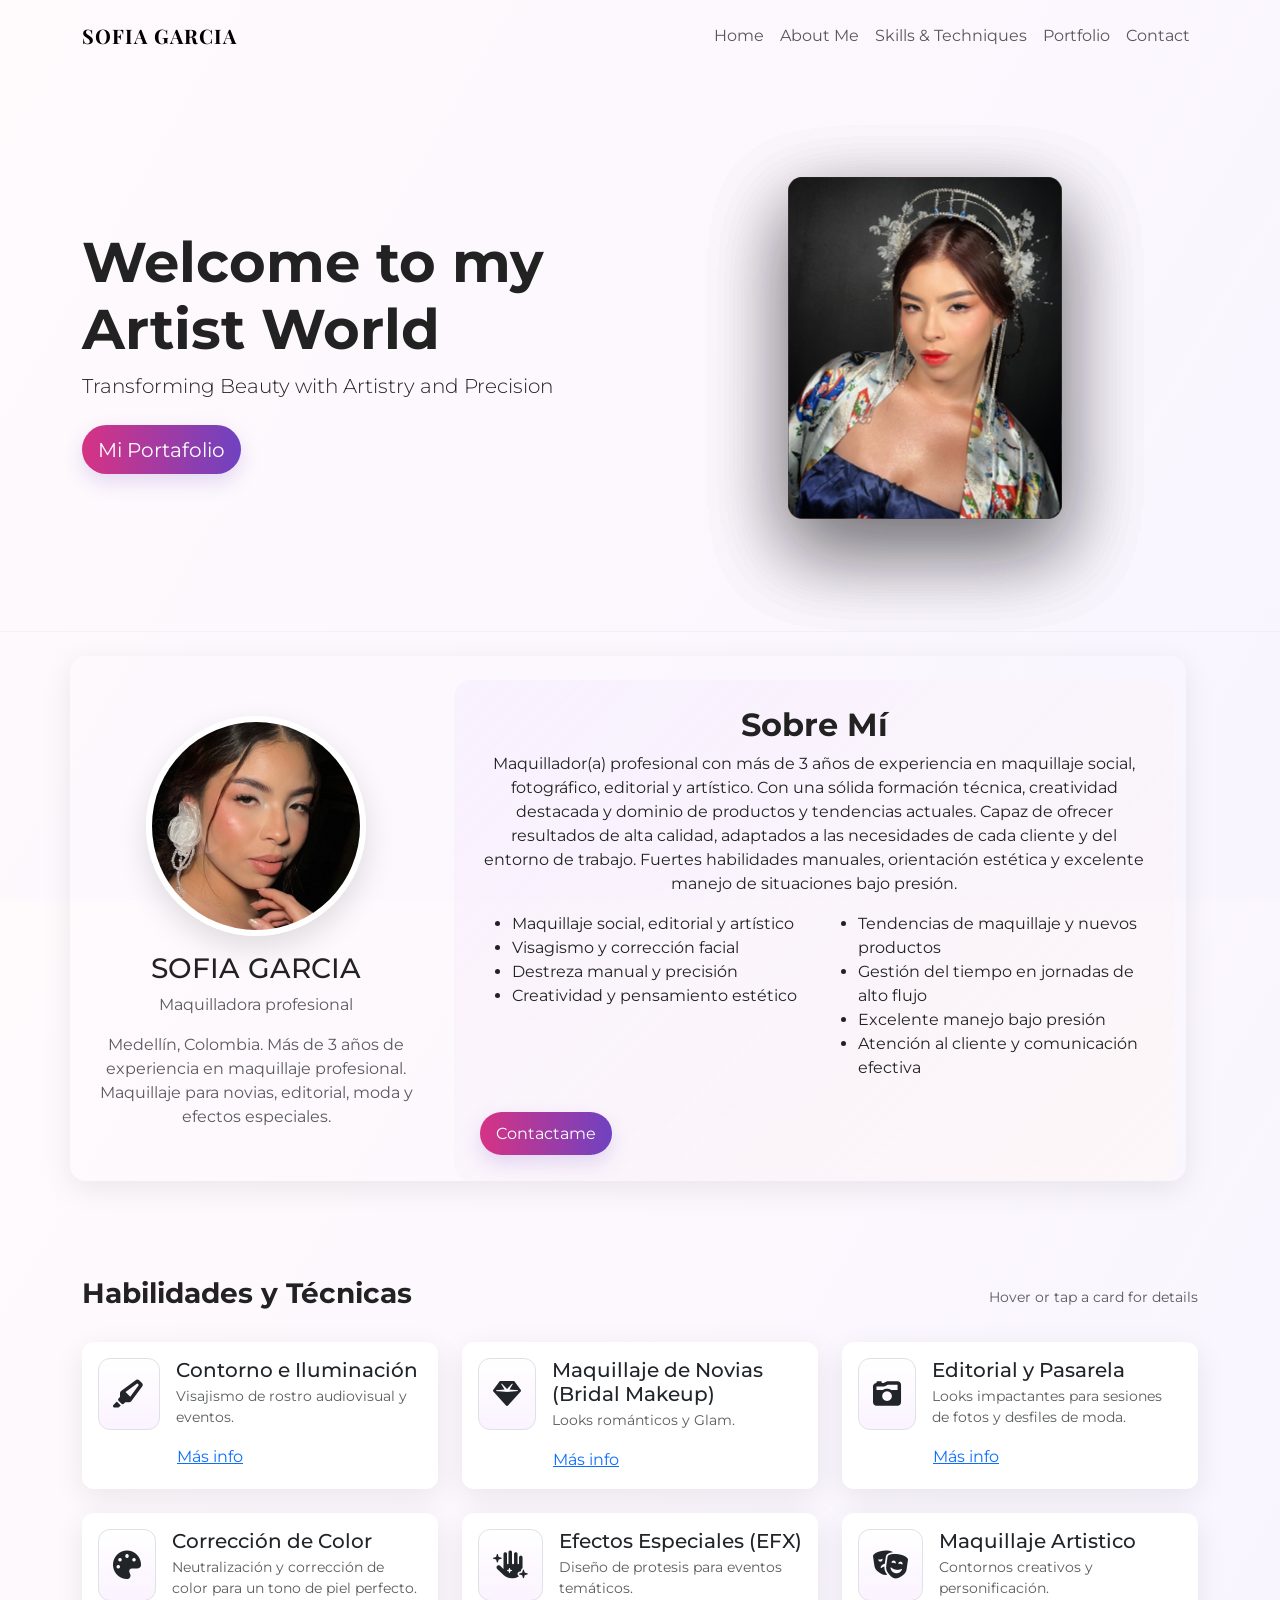
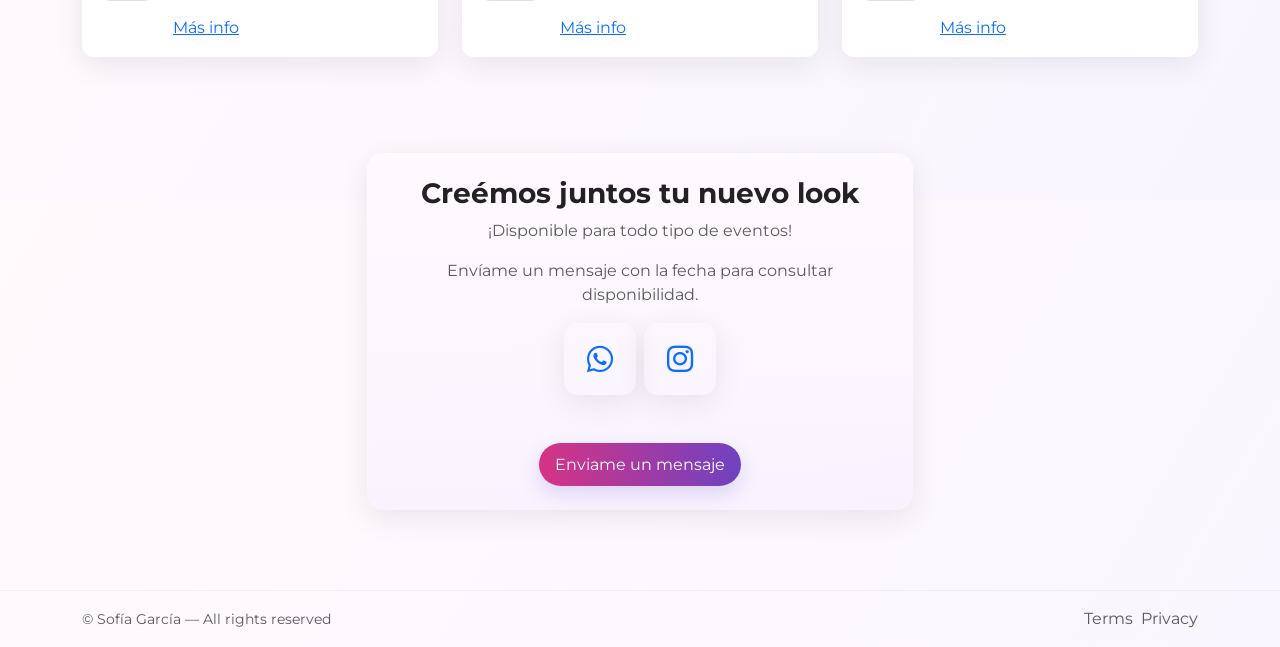
==== index.html @ e03a0c93 "first commit" ====
<!doctype html>
<html lang="en">

<head>
  <meta charset="utf-8">
  <meta name="viewport" content="width=device-width, initial-scale=1">
  <title>Sofía García — Home</title>

  <!-- Bootstrap -->
  <link href="https://cdn.jsdelivr.net/npm/bootstrap@5.3.2/dist/css/bootstrap.min.css" rel="stylesheet">
  <!-- Font Awesome -->
  <link href="https://cdnjs.cloudflare.com/ajax/libs/font-awesome/6.5.0/css/all.min.css" rel="stylesheet">
  <!-- Google Fonts -->
  <link
    href="https://fonts.googleapis.com/css2?family=Playfair+Display:wght@400;700&family=Montserrat:wght@300;500;700&display=swap"
    rel="stylesheet">

  <link rel="stylesheet" href="./css/style.css">
</head>

<body>

  <!-- Header / Navbar -->
  <nav class="navbar navbar-expand-lg navbar-light bg-transparent py-3">
    <div class="container">
      <a class="navbar-brand" href="index.html">SOFIA GARCIA</a>
      <button class="navbar-toggler" type="button" data-bs-toggle="collapse" data-bs-target="#mainNav"
        aria-controls="mainNav" aria-expanded="false" aria-label="Toggle navigation">
        <span class="navbar-toggler-icon"></span>
      </button>
      <div class="collapse navbar-collapse" id="mainNav">
        <ul class="navbar-nav ms-auto align-items-lg-center">
          <li class="nav-item"><a class="nav-link" href="index.html">Home</a></li>
          <li class="nav-item"><a class="nav-link" href="#about">About Me</a></li>
          <li class="nav-item"><a class="nav-link" href="#skills">Skills & Techniques</a></li>
          <li class="nav-item"><a class="nav-link" href="portfolio.html">Portfolio</a></li>
          <li class="nav-item"><a class="nav-link" href="#contact">Contact</a></li>
        </ul>
      </div>
    </div>
  </nav>

  <!-- HERO / Landing -->
  <header class="hero">
    <div class="container">
      <div class="row align-items-center">
        <div class="col-md-6 reveal">
          <h1 class="display-4 fw-bold">Welcome to my Artist World</h1>
          <!-- <h1 class="display-4 fw-bold">BIENVENID@ A MI MUNDO ARTISTICO</h1> -->
          <p class="lead mb-4">Transforming Beauty with Artistry and Precision</p>
          <!-- <p class="lead mb-4">Transformando la belleza con arte y precisión</p> -->
          <a class="cta-btn btn btn-lg" href="portfolio.html">Mi Portafolio</a>
        </div>

        <div class="col-md-6 text-center mt-6 mt-md-0 reveal">
          <div class="eyecandy coverflow-wrap">
            <div class="coverflow" id="heroCoverflow" data-autoplay="true" data-interval="3200">
              <div class="coverflow__stage">
                <div class="coverflow__item"><img src="./assets/perfil/sirena.jpg" alt="hero 1"></div>
                <div class="coverflow__item"><img src="./assets/carrusel/photo1.jpg" alt="hero 2"></div>
                <div class="coverflow__item"><img src="./assets/carrusel/zombiePop/zpop1.jpg" alt="hero 3"></div>
              </div>
            </div>
          </div>
        </div>
      </div>
    </div>
  </header>

  <!-- Short About Summary -->
  <section id="about" class="py-5">
    <div class="container">
      <div class="row g-4 align-items-center carousel-inner rounded-4 overflow-hidden"
        style="box-shadow:var(--card-shadow)">
        <div class="col-lg-4 text-center reveal">
          <img class="profile-photo" src="./assets/perfil/profile-photo.jpg" alt="profile photo">
          <h3 class="mt-3">SOFIA GARCIA</h3>
          <p class="text-muted">Maquilladora profesional</p>
          <p class="text-muted">Medellín, Colombia. Más de 3 años de experiencia en maquillaje profesional. Maquillaje
            para novias, editorial, moda y efectos especiales.</p>
        </div>

        <div class="col-lg-8 reveal">
          <div class="about-bg">
            <h2 class="fw-bold text-center">Sobre Mí</h2>
            <p class="text-center">Maquillador(a) profesional con más de 3 años de experiencia en maquillaje social,
              fotográfico, editorial y artístico. Con una sólida
              formación técnica, creatividad destacada y dominio de productos y tendencias actuales. Capaz de ofrecer
              resultados de alta calidad, adaptados a las
              necesidades de cada cliente y del entorno de trabajo. Fuertes habilidades manuales, orientación estética y
              excelente manejo de situaciones bajo presión.</p>

            <div class="row mt-3">
              <div class="col-sm-6">
                <ul>
                  <li>Maquillaje social, editorial y artístico</li>
                  <li>Visagismo y corrección facial</li>
                  <li>Destreza manual y precisión</li>
                  <li>Creatividad y pensamiento estético</li>
                </ul>
              </div>
              <div class="col-sm-6">
                <ul>
                  <li>Tendencias de maquillaje y nuevos productos</li>
                  <li>Gestión del tiempo en jornadas de alto flujo</li>
                  <li>Excelente manejo bajo presión</li>
                  <li>Atención al cliente y comunicación efectiva</li>
                </ul>
              </div>
            </div>

            <div class="col-lg-12 reveal">
              <div class="mt-3">
                <a class="btn cta-btn" href="#contact">Contactame</a>
              </div>
            </div>
          </div>
        </div>
      </div>
    </div>
    </div>
  </section>

  <!-- Skills -->
  <section id="skills" class="py-5">
    <div class="container">
      <div class="d-flex justify-content-between align-items-center mb-4">
        <h3 class="fw-bold reveal">Habilidades y Técnicas</h3>
        <p class="text-muted mb-0 small reveal">Hover or tap a card for details</p>
      </div>

      <div class="row g-4">
        <div class="col-md-4 reveal">
          <div class="card skill-card p-3 h-100">
            <div class="d-flex gap-3 align-items-start">
              <div class="skill-icon border"><i class="fa-solid fa-highlighter"></i></div>
              <div>
                <h5 class="mb-1">Contorno e Iluminación</h5>
                <p class="small text-muted">Visajismo de rostro audiovisual y eventos.</p>
                <button class="btn btn-link p-0" data-bs-toggle="modal" data-bs-target="#skillModal1">Más info</button>
              </div>
            </div>
          </div>
        </div>

        <div class="col-md-4 reveal">
          <div class="card skill-card p-3 h-100">
            <div class="d-flex gap-3 align-items-start">
              <div class="skill-icon border"><i class="fa-solid fa-gem"></i></div>
              <div>
                <h5 class="mb-1">Maquillaje de Novias (Bridal Makeup)</h5>
                <p class="small text-muted">Looks románticos y Glam.</p>
                <button class="btn btn-link p-0" data-bs-toggle="modal" data-bs-target="#skillModal2">Más info</button>
              </div>
            </div>
          </div>
        </div>

        <div class="col-md-4 reveal">
          <div class="card skill-card p-3 h-100">
            <div class="d-flex gap-3 align-items-start">
              <div class="skill-icon border"><i class="fa-solid fa-camera-retro"></i></div>
              <div>
                <h5 class="mb-1">Editorial y Pasarela</h5>
                <p class="small text-muted">Looks impactantes para sesiones de fotos y desfiles de moda.</p>
                <button class="btn btn-link p-0" data-bs-toggle="modal" data-bs-target="#skillModal3">Más info</button>
              </div>
            </div>
          </div>
        </div>

        <div class="col-md-4 reveal">
          <div class="card skill-card p-3 h-100">
            <div class="d-flex gap-3 align-items-start">
              <div class="skill-icon border"><i class="fa-solid fa-palette"></i></div>
              <div>
                <h5 class="mb-1">Corrección de Color</h5>
                <p class="small text-muted">Neutralización y corrección de color para un tono de piel perfecto.</p>
                <button class="btn btn-link p-0" data-bs-toggle="modal" data-bs-target="#skillModal4">Más info</button>
              </div>
            </div>
          </div>
        </div>

        <div class="col-md-4 reveal">
          <div class="card skill-card p-3 h-100">
            <div class="d-flex gap-3 align-items-start">
              <div class="skill-icon border"><i class="fa-solid fa-hand-sparkles"></i></div>
              <div>
                <h5 class="mb-1">Efectos Especiales (EFX)</h5>
                <p class="small text-muted">Diseño de protesis para eventos temáticos.</p>
                <button class="btn btn-link p-0" data-bs-toggle="modal" data-bs-target="#skillModal5">Más info</button>
              </div>
            </div>
          </div>
        </div>

        <div class="col-md-4 reveal">
          <div class="card skill-card p-3 h-100">
            <div class="d-flex gap-3 align-items-start">
              <div class="skill-icon border"><i class="fa-solid fa-theater-masks"></i></div>
              <div>
                <h5 class="mb-1">Maquillaje Artistico</h5>
                <p class="small text-muted">Contornos creativos y personificación.</p>
                <button class="btn btn-link p-0" data-bs-toggle="modal" data-bs-target="#skillModal6">Más info</button>
              </div>
            </div>
          </div>
        </div>
      </div>

      <!-- Modals -->
      <div class="modal fade" id="skillModal1" tabindex="-1">
        <div class="modal-dialog modal-dialog-centered">
          <div class="modal-content">
            <div class="modal-header">
              <h5 class="modal-title">Contorno e Iluminación</h5><button class="btn-close"
                data-bs-dismiss="modal"></button>
            </div>
            <div class="modal-body">Modelado facial diseñado para esculpir y resaltar tus rasgos de manera natural.
              Logra un acabado
              sofisticado y radiante, con productos de alta calidad que garantizan un efecto duradero y perfecto. Ideal
              para cualquier
              ocasión especial o para un día de belleza. ¡Resalta lo mejor de ti con un toque profesional!</div>
          </div>
        </div>
      </div>
      <div class="modal fade" id="skillModal2" tabindex="-1">
        <div class="modal-dialog modal-dialog-centered">
          <div class="modal-content">
            <div class="modal-header">
              <h5 class="modal-title">Maquillaje de Novias (Bridal Makeup)</h5><button class="btn-close"
                data-bs-dismiss="modal"></button>
            </div>
            <div class="modal-body">¡Haz de tu día especial un momento inolvidable con nuestro exclusivo paquete de
              Maquillaje de Novia!
              Diseñado para realzar tu belleza natural, este servicio incluye un maquillaje impecable y duradero,
              adaptado a tu estilo
              único. Usamos productos de alta calidad, con un enfoque personalizado, para que te sientas radiante y
              segura. Todo esto,
              ¡a un precio accesible y con la atención que mereces! Disponible en todo Colombia. ¡Reserva tu cita y
              deslumbra en tu gran día!</div>
          </div>
        </div>
      </div>
      <div class="modal fade" id="skillModal3" tabindex="-1">
        <div class="modal-dialog modal-dialog-centered">
          <div class="modal-content">
            <div class="modal-header">
              <h5 class="modal-title">Editorial y Pasarela</h5><button class="btn-close"
                data-bs-dismiss="modal"></button>
            </div>
            <div class="modal-body">Creado para resaltar tu esencia con un acabado editorial y sofisticado. Este
              servicio está
              pensado para destacar en sesiones fotográficas, desfiles y eventos de alto impacto. Con técnicas avanzadas
              y
              productos de lujo, lograrás un maquillaje de impacto que resalta tu belleza única. ¡Sé el centro de todas
              las
              miradas con un estilo profesional!</div>
          </div>
        </div>
      </div>
      <div class="modal fade" id="skillModal4" tabindex="-1">
        <div class="modal-dialog modal-dialog-centered">
          <div class="modal-content">
            <div class="modal-header">
              <h5 class="modal-title">Corrección de Color</h5><button class="btn-close"
                data-bs-dismiss="modal"></button>
            </div>
            <div class="modal-body">Logra una piel impecable con Corrección de Color. Diseñado para equilibrar
              y neutralizar imperfecciones como rojeces, manchas o ojeras, este maquillaje te ofrece una cobertura
              precisa y natural.
              Utilizamos técnicas especializadas y productos de alta calidad para un acabado uniforme, luminoso y
              duradero. Ideal
              para una piel radiante y libre de imperfecciones. ¡Corrige y resalta tu belleza con un toque profesional!
            </div>
          </div>
        </div>
      </div>
      <div class="modal fade" id="skillModal5" tabindex="-1">
        <div class="modal-dialog modal-dialog-centered">
          <div class="modal-content">
            <div class="modal-header">
              <h5 class="modal-title">Efectos Especiales (EFX)</h5><button class="btn-close"
                data-bs-dismiss="modal"></button>
            </div>
            <div class="modal-body">Transforma tu look con nuestro Maquillaje de Efectos Especiales (EFX), perfecto
              para sesiones fotográficas, Halloween, o cualquier evento que requiera un toque único y espectacular.
              Desde cortes,
              cicatrices y envejecimiento, hasta transformaciones fantásticas, te ofrecemos un maquillaje de alto
              impacto que desafía
              los límites de la creatividad. Utilizamos productos de calidad profesional para lograr efectos realistas y
              sorprendentes.
              ¡Haz que todos se queden boquiabiertos con un estilo atrevido y divertido!</div>
          </div>
        </div>
      </div>
      <div class="modal fade" id="skillModal6" tabindex="-1">
        <div class="modal-dialog modal-dialog-centered">
          <div class="modal-content">
            <div class="modal-header">
              <h5 class="modal-title">Maquillaje Artistico</h5><button class="btn-close"
                data-bs-dismiss="modal"></button>
            </div>
            <div class="modal-body">Lleva el arte al rostro con nuestro Maquillaje Artístico. Perfecto para proyectos
              creativos, sesiones fotográficas, performances o cualquier ocasión donde desees destacar con un diseño
              único y audaz.
              Usamos técnicas innovadoras y productos de alta calidad para crear looks vibrantes, llamativos y
              totalmente personalizados.
              ¡Haz de tu rostro una obra de arte, con un estilo profesional!</div>
          </div>
        </div>
      </div>

    </div>
  </section>

  <!-- Contact -->
  <section id="contact" class="py-5">
    <div class="container">
      <div class="row align-items-center g-4 d-flex gap-2 flex-wrap justify-content-center">
        <div class="col-md-6 reveal text-center">
          <div class="p-4 rounded-4"
            style="background:linear-gradient(180deg, rgba(255,250,255,0.9), rgba(245,240,255,0.6)); box-shadow:var(--card-shadow)">
            <h3 class="fw-bold">Creémos juntos tu nuevo look</h3>
            <p class="text-muted">¡Disponible para todo tipo de eventos!</p>
            <p class="text-muted">Envíame un mensaje con la fecha para consultar disponibilidad.</p>

            <div class="d-flex gap-2 flex-wrap justify-content-center">
              <a class="contact-icon text-decoration-none"
                href="https://wa.me/+573025277803?text=Hola%20Sofi%2C%20Me%20encantaría%20saber%20más%20sobre%20tus%20MakeUps%20y%20cotizar!"
                target="_blank" data-bs-toggle="tooltip" title="WhatsApp"><i
                  class="fa-brands fa-whatsapp fa-lg"></i></a>
              <a class="contact-icon text-decoration-none" href="https://www.instagram.com/sofiaoquendo_g/"
                target="_blank" data-bs-toggle="tooltip" title="Instagram"><i
                  class="fa-brands fa-instagram fa-lg"></i></a>
            </div>
            <div class="col-12"><button class="btn cta-btn mt-5" type="submit">
                <a class="text-white"
                  href="https://wa.me/+573025277803?text=Hola%20Sofi%2C%20Me%20encantaría%20saber%20más%20sobre%20tus%20MakeUps%20y%20cotizar!">Enviame
                  un mensaje</a></button></div>
          </div>
        </div>
      </div>
    </div>
  </section>

  <!-- Footer -->
  <footer>
    <div class="container d-flex justify-content-between align-items-center">
      <small class="text-muted">© Sofía García — All rights reserved</small>
      <div class="d-flex gap-2">
        <a class="text-muted" href="#">Terms</a>
        <a class="text-muted" href="#">Privacy</a>
      </div>
    </div>
  </footer>

  <!-- Bootstrap bundle + app JS -->
  <script src="https://cdn.jsdelivr.net/npm/bootstrap@5.3.2/dist/js/bootstrap.bundle.min.js"></script>
  <script src="./js/app.js"></script>
</body>

</html>
---- css/style.css ----
/* =========================================================
   ROOT VARIABLES & GLOBAL RESET
   ========================================================= */
:root{
  --accent:#d63384;
  --accent-2:#6f42c1;
  --bg:#fffafc;
  --glass: rgba(255,255,255,0.6);
  --card-shadow: 0 8px 30px rgba(15,15,15,0.08);
}
*{box-sizing:border-box}

html,body{
  height:100%;
  margin:0;
  padding:0;
  font-family:Montserrat,Arial,Helvetica,sans-serif;
  background:linear-gradient(120deg,#fffafc 0%,#f9f5ff 100%);
  color:#222;
  scroll-behavior:smooth
}

a{text-decoration:none}

/* =========================================================
   NAVBAR
   ========================================================= */
.navbar-brand { 
  font-family: 'Playfair Display', serif; 
  font-weight:700; 
  letter-spacing:1px; 
}

/* =========================================================
   BUTTONS
   ========================================================= */
.cta-btn{
  background:linear-gradient(90deg,var(--accent),var(--accent-2));
  border:0;
  color:#fff;
  padding:.6rem 1rem;
  border-radius:50px;
  box-shadow:0 8px 20px rgba(111,66,193,0.18)
}

/* =========================================================
   HERO SECTION
   ========================================================= */
.hero{
  min-height:62vh;
  display:flex;
  align-items:center;
  padding:3.5rem 0;
  border-bottom:1px solid rgba(0,0,0,0.03)
}

.hero .eyecandy:hover{ 
  transform: translateY(-8px) rotate(-1deg); 
}

.hero .eyecandy{
  transform: translateY(0);
  transition: transform .6s ease;
}

/* =========================================================
   3D COVERFLOW
   ========================================================= */

.coverflow-wrap { 
  display:inline-block; 
  width:100%; 
  max-width:720px; 
}

.coverflow { 
  position:relative; 
  width:100%; 
  perspective:1600px; 
  -webkit-perspective:1600px; 
  user-select:none; 
}

.coverflow__stage { 
  position:relative; 
  height:440px; 
  transform-style:preserve-3d; 
  transition: transform 700ms cubic-bezier(.2,.9,.2,1); 
  display:flex; 
  align-items:center; 
  justify-content:center; 
  gap:0; 
  padding:0 40px; 
  overflow:visible; 
}

.coverflow__item { 
  position:absolute; 
  top:50%; 
  left:50%; 
  transform-origin:center center; 
  transition: transform 700ms cubic-bezier(.2,.9,.2,1), opacity 600ms; 
  will-change:transform,opacity; 
  box-shadow: 0 30px 80px rgba(10,10,15,0.25); 
  border-radius:14px; 
  overflow:hidden; 
}

.coverflow__item img { 
  display:block; 
  width:100%; 
  height:100%; 
  object-fit:cover; 
  pointer-events:none; 
  user-select:none; 
}

/* ---------- Navigation ---------- */
.coverflow__nav { 
  position:absolute; 
  top:50%; 
  transform:translateY(-50%); 
  z-index:50; 
  background:rgba(255,255,255,0.85); 
  border:0; 
  width:56px; 
  height:56px; 
  border-radius:12px; 
  font-size:28px; 
  box-shadow: 0 10px 28px rgba(15,15,15,0.12); 
  display:flex; 
  align-items:center; 
  justify-content:center; 
  cursor:pointer; 
  color:var(--accent-2); 
}

.coverflow__nav:active{
  transform:translateY(-50%) scale(.98);
}
.coverflow__nav--prev{ left:8px; }
.coverflow__nav--next{ right:8px; }

/* ---------- Dots ---------- */
.coverflow__dots { 
  position:absolute; 
  left:50%; 
  transform:translateX(-50%); 
  bottom:8px; 
  display:flex; 
  gap:6px; 
  z-index:60; 
}
.coverflow__dots button { 
  width:8px; 
  height:8px; 
  border-radius:50%; 
  border:0; 
  background:rgba(255,255,255,0.6); 
  box-shadow:0 2px 6px rgba(0,0,0,0.12); 
  cursor:pointer; 
}

.coverflow__dots button.active { 
  width:28px; 
  border-radius:10px; 
  background:linear-gradient(90deg,var(--accent),var(--accent-2)); 
}

/* ---------- Sizes ---------- */
.coverflow--hero .coverflow__stage { 
  height:440px; 
  max-width:720px; 
  margin:0 auto; 
}

.coverflow--hero .coverflow__item { 
  width:560px; 
  height:360px; 
}

.coverflow--portfolio { 
  max-width:1000px; 
  margin:0 auto; 
}

.coverflow--portfolio .coverflow__stage { height:320px; }
.coverflow--portfolio .coverflow__item { 
  width:360px; 
  height:260px; 
}

/* =========================================================
   ABOUT / PROFILE
   ========================================================= */
.profile-photo{
  width:220px;
  height:220px;
  border-radius:50%;
  object-fit:cover;
  border:6px solid #fff;
  box-shadow:0 12px 30px rgba(0,0,0,0.12)
}
.about-bg{
  background:linear-gradient(135deg, rgba(246,237,255,0.6), rgba(255,247,240,0.4));
  border-radius:18px;
  padding:1.6rem
}

/* =========================================================
   SKILLS
   ========================================================= */
.skill-card{
  border:none;
  border-radius:12px;
  box-shadow:var(--card-shadow);
  transition:transform .25s ease, 
  box-shadow .25s ease
}

.skill-card:hover{
  transform:translateY(-8px);
  box-shadow:0 18px 40px rgba(15,15,15,0.12)
}

.skill-icon{
  font-size:28px;
  padding:14px;
  border-radius:12px;
  background:linear-gradient(180deg, rgba(255,255,255,0.9), rgba(250,240,255,0.8))
}

/* =========================================================
   PORTFOLIO CARDS
   ========================================================= */
.portfolio-card{
  border-radius:12px;
  overflow:hidden;
  transition:transform .35s ease
}

.portfolio-card:hover{
  transform:scale(1.03);
  filter:brightness(1.02)
}

/* =========================================================
   CONTACT ICONS
   ========================================================= */
.contact-icon{
  font-size:24px;
  width:72px;
  height:72px;
  border-radius:14px;
  display:flex;
  align-items:center;
  justify-content:center;
  box-shadow:var(--card-shadow);
  transition:transform .2s ease
}

.contact-icon:hover{
  transform:translateY(-6px);
  box-shadow:0 16px 32px rgba(0,0,0,0.12)
}

/* =========================================================
   ANIMATIONS
   ========================================================= */
.reveal{
  opacity:0;
  transform:translateY(18px);
  transition:all .7s cubic-bezier(.2,.9,.2,1)
}

.reveal.visible{
  opacity:1;
  transform:translateY(0)
}

/* =========================================================
   FOOTER
   ========================================================= */
footer{
  border-top:1px solid rgba(0,0,0,0.04);
  padding:1rem 0;
  margin-top:2rem
}

/* The transform presets are applied by JS depending on index. Add responsive tweaks */
@media (max-width:992px){
  .coverflow--hero .coverflow__item { width:420px; height:300px; }
  .coverflow--hero .coverflow__stage { height:360px; }
  .coverflow--portfolio .coverflow__item { width:300px; height:220px; }
  .coverflow--portfolio .coverflow__stage { height:260px; }
}

@media (max-width:576px){
  .coverflow__nav{ width:44px; height:44px; font-size:24px; }
  .coverflow--hero .coverflow__item { width:280px; height:200px; }
  .coverflow--portfolio .coverflow__item { width:220px; height:160px; }
  .coverflow__stage { padding:0 8px; }
}

/* hide overflowing decoration for very small screens */
@media (max-width:420px){
  .coverflow__stage { height:auto; }
  .coverflow__item { position:relative; transform:none !important; opacity:1 !important; box-shadow:none; width:100%; height:auto; }
  .coverflow__nav{ display:none; }
  .coverflow__dots{ display:none; }
}


@media (max-width:768px){
  .hero{padding:2rem 0}
  .profile-photo{width:160px;height:160px}
}

/* small util */
.text-muted-small{color:#6c6c6c;font-size:.95rem}


/* ========== RESPONSIVE IMPROVEMENTS ========== */

/* --- Hero Section --- */
@media (max-width: 992px) {
  .hero h1 {
    font-size: 2.2rem;
    text-align: center;
  }
  .hero p {
    text-align: center;
  }
  .hero .cta-btn {
    display: block;
    margin: 0 auto;
  }
  .hero .col-md-6 {
    text-align: center;
  }
}

@media (max-width: 576px) {
  .hero {
    padding: 1.8rem 0;
  }
  .hero h1 {
    font-size: 1.9rem;
  }
  .hero p {
    font-size: 1rem;
  }
}

/* --- About Section --- */
@media (max-width: 992px) {
  #about .about-bg {
    padding: 1.2rem;
  }
  #about .row {
    text-align: center;
  }
  #about ul {
    padding-left: 0;
    list-style: none;
  }
}

@media (max-width: 576px) {
  .profile-photo {
    width: 130px;
    height: 130px;
  }
}

/* --- Skills Grid --- */
@media (max-width: 768px) {
  #skills .d-flex {
    flex-direction: column;
    text-align: center;
  }
  #skills .skill-card {
    padding: 1.2rem;
  }
}

@media (max-width: 576px) {
  #skills h3 {
    text-align: center;
  }
  .skill-card h5 {
    font-size: 1rem;
  }
  .skill-card p {
    font-size: 0.85rem;
  }
}

/* --- Contact Section --- */
@media (max-width: 768px) {
  #contact h3 {
    font-size: 1.6rem;
  }
}

@media (max-width: 576px) {
  .contact-icon {
    width: 60px;
    height: 60px;
    font-size: 20px;
  }
}

/* --- Footer --- */
@media (max-width: 576px) {
  footer .container {
    flex-direction: column;
    gap: 10px;
    text-align: center;
  }
}

/* --- General Layout Fixes --- */
@media (max-width: 992px) {
  .navbar-brand {
    font-size: 1.2rem;
  }
  nav .nav-link {
    text-align: center;
    padding: 0.8rem 0;
  }
}

@media (max-width: 576px) {
  body {
    font-size: 15px;
  }
}

/* --- Fix for cards spacing on mobile --- */
@media (max-width: 576px) {
  .row.g-4 {
    row-gap: 1.2rem;
  }
}
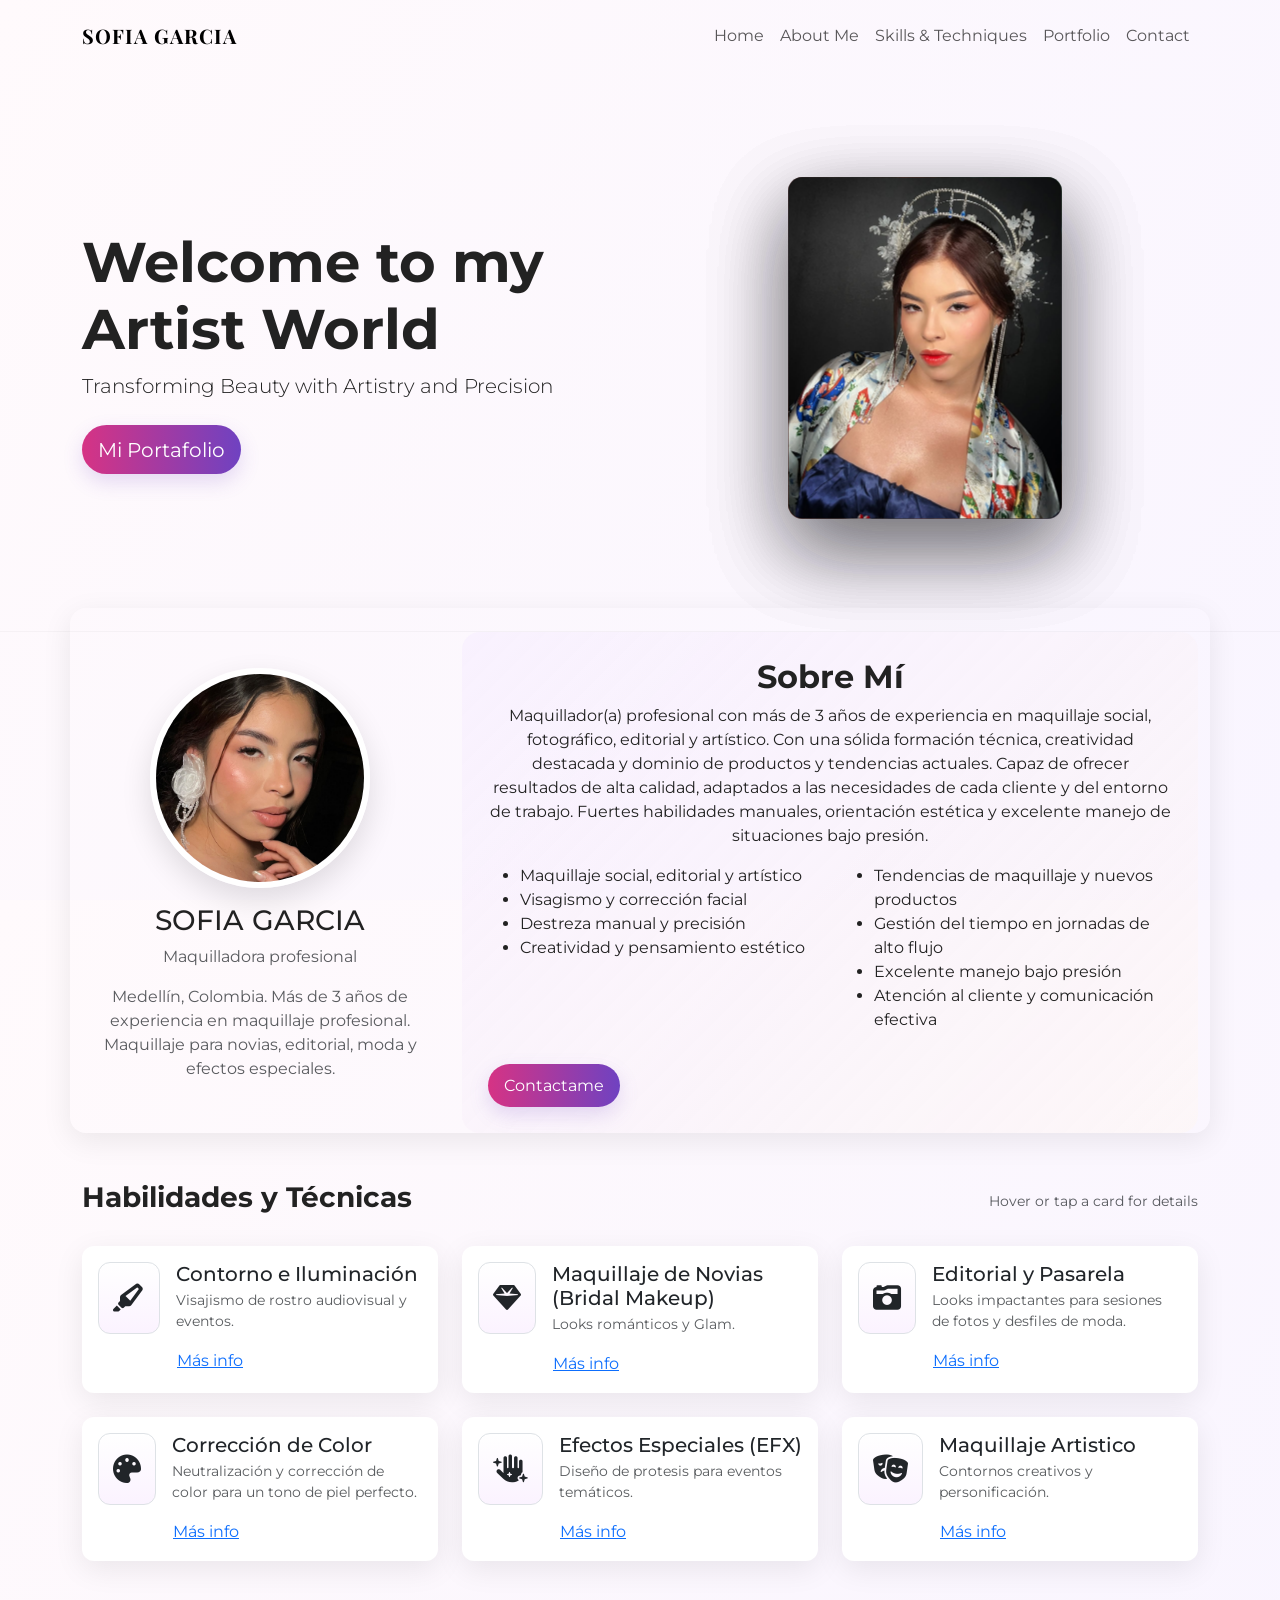
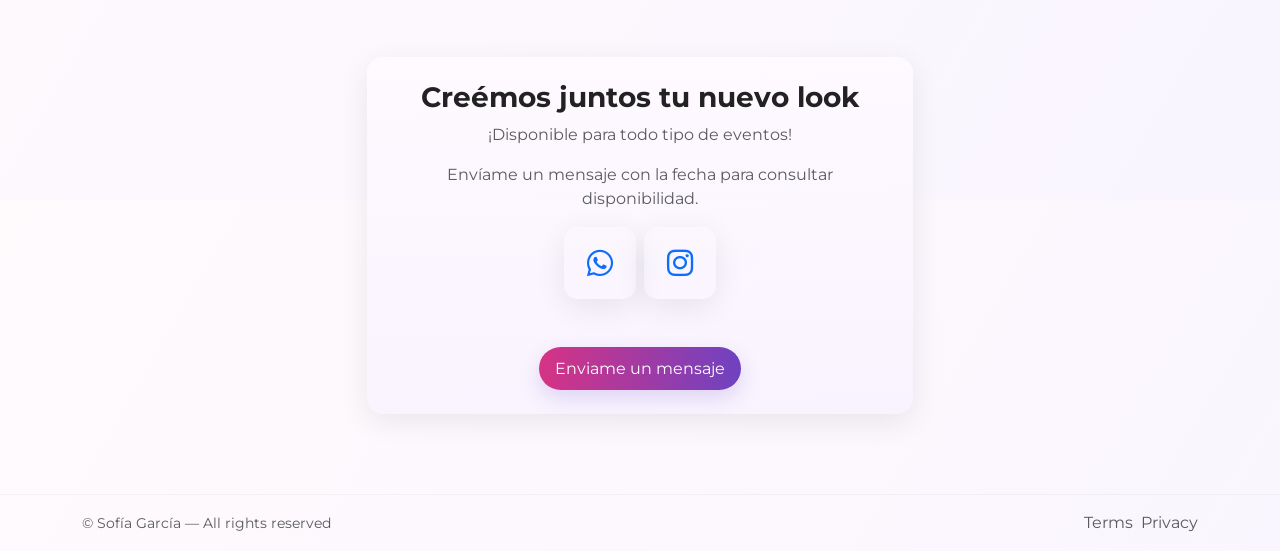
==== commit 4fdd7d61: "css and html updated" ====
--- a/index.html
+++ b/index.html
@@ -21,34 +21,34 @@
 <body>
 
   <!-- Header / Navbar -->
-  <nav class="navbar navbar-expand-lg navbar-light bg-transparent py-3">
-    <div class="container">
-      <a class="navbar-brand" href="index.html">SOFIA GARCIA</a>
-      <button class="navbar-toggler" type="button" data-bs-toggle="collapse" data-bs-target="#mainNav"
-        aria-controls="mainNav" aria-expanded="false" aria-label="Toggle navigation">
-        <span class="navbar-toggler-icon"></span>
-      </button>
-      <div class="collapse navbar-collapse" id="mainNav">
-        <ul class="navbar-nav ms-auto align-items-lg-center">
-          <li class="nav-item"><a class="nav-link" href="index.html">Home</a></li>
-          <li class="nav-item"><a class="nav-link" href="#about">About Me</a></li>
-          <li class="nav-item"><a class="nav-link" href="#skills">Skills & Techniques</a></li>
-          <li class="nav-item"><a class="nav-link" href="portfolio.html">Portfolio</a></li>
-          <li class="nav-item"><a class="nav-link" href="#contact">Contact</a></li>
-        </ul>
-      </div>
-    </div>
-  </nav>
+  <header>
+    <nav class="navbar navbar-expand-lg navbar-light bg-transparent py-3">
+      <div class="container">
+        <a class="navbar-brand" href="index.html">SOFIA GARCIA</a>
+        <button class="navbar-toggler" type="button" data-bs-toggle="collapse" data-bs-target="#mainNav"
+          aria-controls="mainNav" aria-expanded="false" aria-label="Toggle navigation">
+          <span class="navbar-toggler-icon"></span>
+        </button>
+        <div class="collapse navbar-collapse" id="mainNav">
+          <ul class="navbar-nav ms-auto align-items-lg-center">
+            <li class="nav-item"><a class="nav-link" href="index.html">Home</a></li>
+            <li class="nav-item"><a class="nav-link" href="#about">About Me</a></li>
+            <li class="nav-item"><a class="nav-link" href="#skills">Skills & Techniques</a></li>
+            <li class="nav-item"><a class="nav-link" href="portfolio.html">Portfolio</a></li>
+            <li class="nav-item"><a class="nav-link" href="#contact">Contact</a></li>
+          </ul>
+        </div>
+      </div>
+    </nav>
+  </header>
 
   <!-- HERO / Landing -->
-  <header class="hero">
+  <section class="hero">
     <div class="container">
       <div class="row align-items-center">
         <div class="col-md-6 reveal">
           <h1 class="display-4 fw-bold">Welcome to my Artist World</h1>
-          <!-- <h1 class="display-4 fw-bold">BIENVENID@ A MI MUNDO ARTISTICO</h1> -->
           <p class="lead mb-4">Transforming Beauty with Artistry and Precision</p>
-          <!-- <p class="lead mb-4">Transformando la belleza con arte y precisión</p> -->
           <a class="cta-btn btn btn-lg" href="portfolio.html">Mi Portafolio</a>
         </div>
 
@@ -65,12 +65,12 @@
         </div>
       </div>
     </div>
-  </header>
+  </section>
 
   <!-- Short About Summary -->
-  <section id="about" class="py-5">
-    <div class="container">
-      <div class="row g-4 align-items-center carousel-inner rounded-4 overflow-hidden"
+  <section id="about" class="">
+    <div class="container align-items-center">
+      <div class="row g-4 align-items-center rounded-4"
         style="box-shadow:var(--card-shadow)">
         <div class="col-lg-4 text-center reveal">
           <img class="profile-photo" src="./assets/perfil/profile-photo.jpg" alt="profile photo">
--- a/css/style.css
+++ b/css/style.css
@@ -288,12 +288,12 @@
 }
 
 /* The transform presets are applied by JS depending on index. Add responsive tweaks */
-@media (max-width:992px){
+/* @media (max-width:992px){
   .coverflow--hero .coverflow__item { width:420px; height:300px; }
   .coverflow--hero .coverflow__stage { height:360px; }
   .coverflow--portfolio .coverflow__item { width:300px; height:220px; }
   .coverflow--portfolio .coverflow__stage { height:260px; }
-}
+} */
 
 @media (max-width:576px){
   .coverflow__nav{ width:44px; height:44px; font-size:24px; }
@@ -303,27 +303,27 @@
 }
 
 /* hide overflowing decoration for very small screens */
-@media (max-width:420px){
+/* @media (max-width:420px){
   .coverflow__stage { height:auto; }
   .coverflow__item { position:relative; transform:none !important; opacity:1 !important; box-shadow:none; width:100%; height:auto; }
   .coverflow__nav{ display:none; }
   .coverflow__dots{ display:none; }
-}
-
-
-@media (max-width:768px){
+} */
+
+
+/* @media (max-width:768px){
   .hero{padding:2rem 0}
   .profile-photo{width:160px;height:160px}
-}
+} */
 
 /* small util */
-.text-muted-small{color:#6c6c6c;font-size:.95rem}
+/* .text-muted-small{color:#6c6c6c;font-size:.95rem} */
 
 
 /* ========== RESPONSIVE IMPROVEMENTS ========== */
 
 /* --- Hero Section --- */
-@media (max-width: 992px) {
+/* @media (max-width: 992px) {
   .hero h1 {
     font-size: 2.2rem;
     text-align: center;
@@ -338,7 +338,7 @@
   .hero .col-md-6 {
     text-align: center;
   }
-}
+} */
 
 @media (max-width: 576px) {
   .hero {
@@ -353,7 +353,7 @@
 }
 
 /* --- About Section --- */
-@media (max-width: 992px) {
+/* @media (max-width: 992px) {
   #about .about-bg {
     padding: 1.2rem;
   }
@@ -364,7 +364,7 @@
     padding-left: 0;
     list-style: none;
   }
-}
+} */
 
 @media (max-width: 576px) {
   .profile-photo {
@@ -374,7 +374,7 @@
 }
 
 /* --- Skills Grid --- */
-@media (max-width: 768px) {
+/* @media (max-width: 768px) {
   #skills .d-flex {
     flex-direction: column;
     text-align: center;
@@ -382,7 +382,7 @@
   #skills .skill-card {
     padding: 1.2rem;
   }
-}
+} */
 
 @media (max-width: 576px) {
   #skills h3 {
@@ -397,11 +397,11 @@
 }
 
 /* --- Contact Section --- */
-@media (max-width: 768px) {
+/* @media (max-width: 768px) {
   #contact h3 {
     font-size: 1.6rem;
   }
-}
+} */
 
 @media (max-width: 576px) {
   .contact-icon {
@@ -421,7 +421,7 @@
 }
 
 /* --- General Layout Fixes --- */
-@media (max-width: 992px) {
+/* @media (max-width: 992px) {
   .navbar-brand {
     font-size: 1.2rem;
   }
@@ -429,7 +429,7 @@
     text-align: center;
     padding: 0.8rem 0;
   }
-}
+} */
 
 @media (max-width: 576px) {
   body {
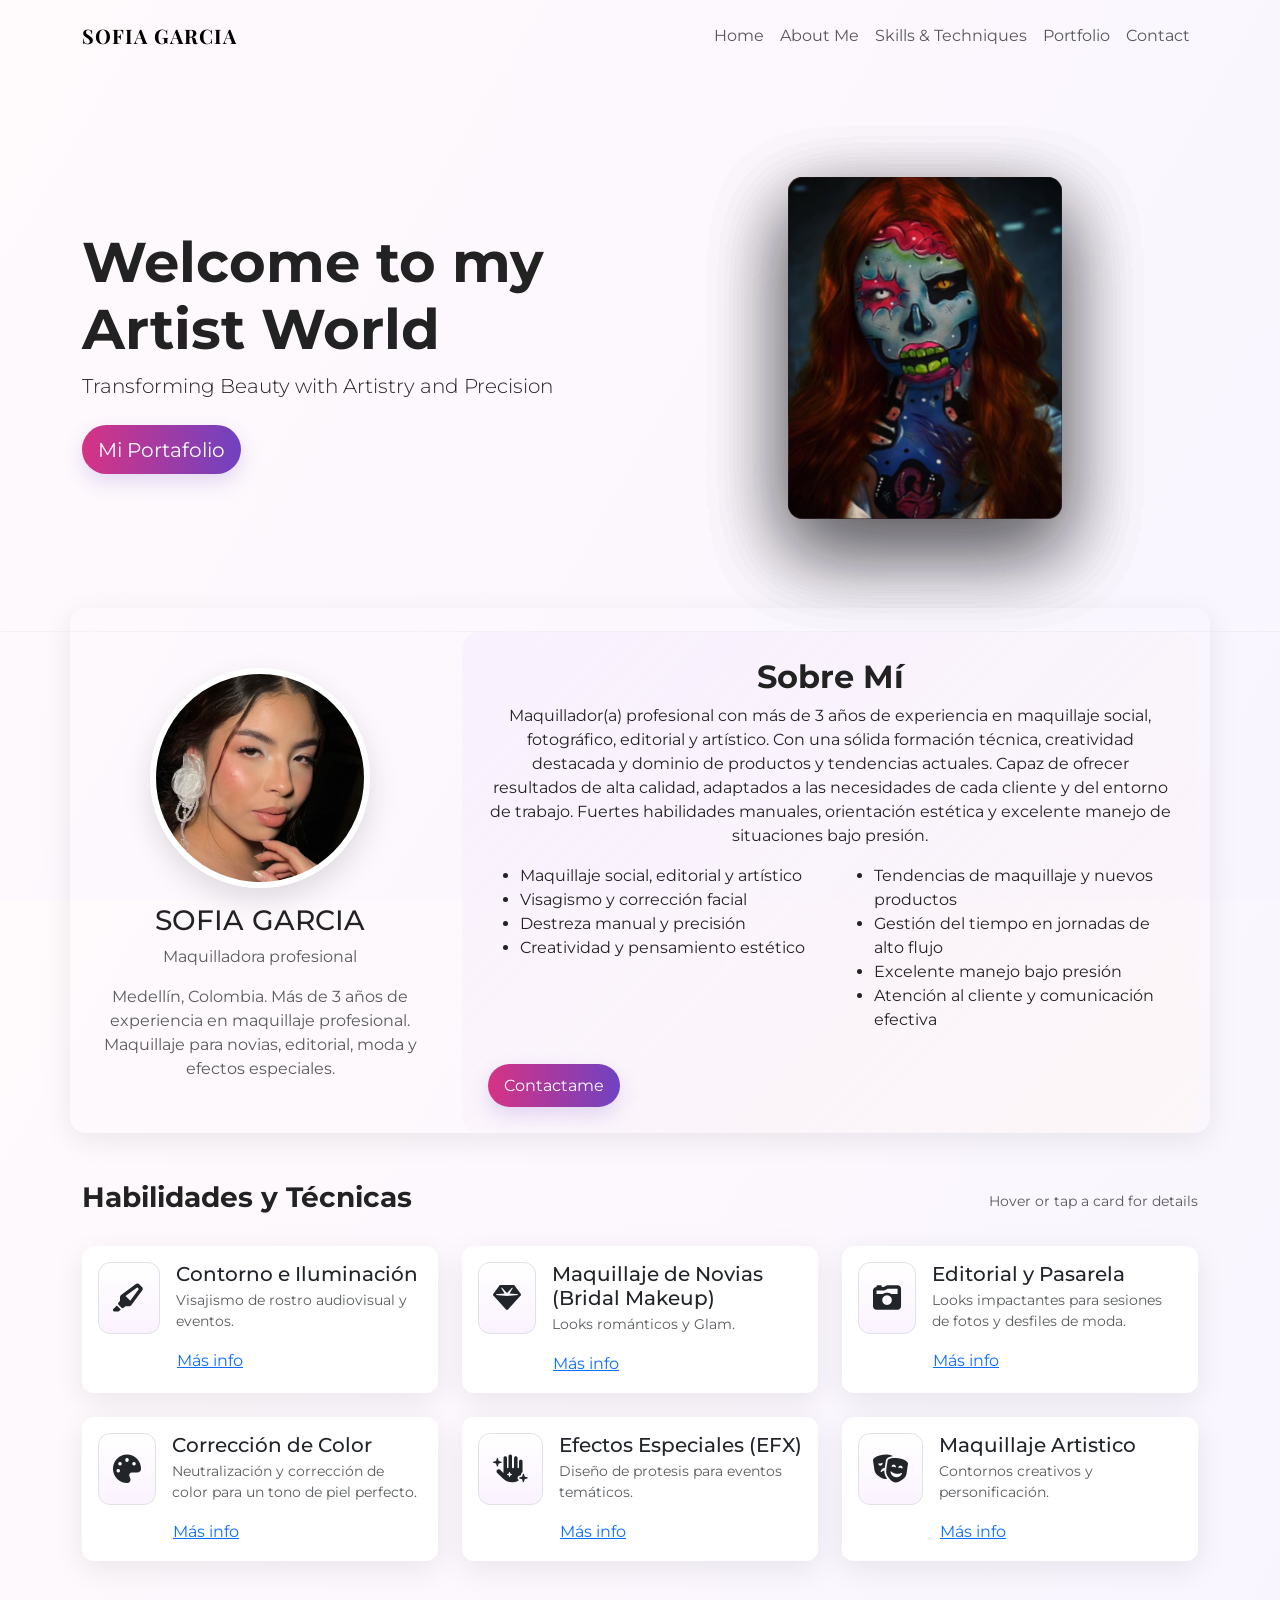
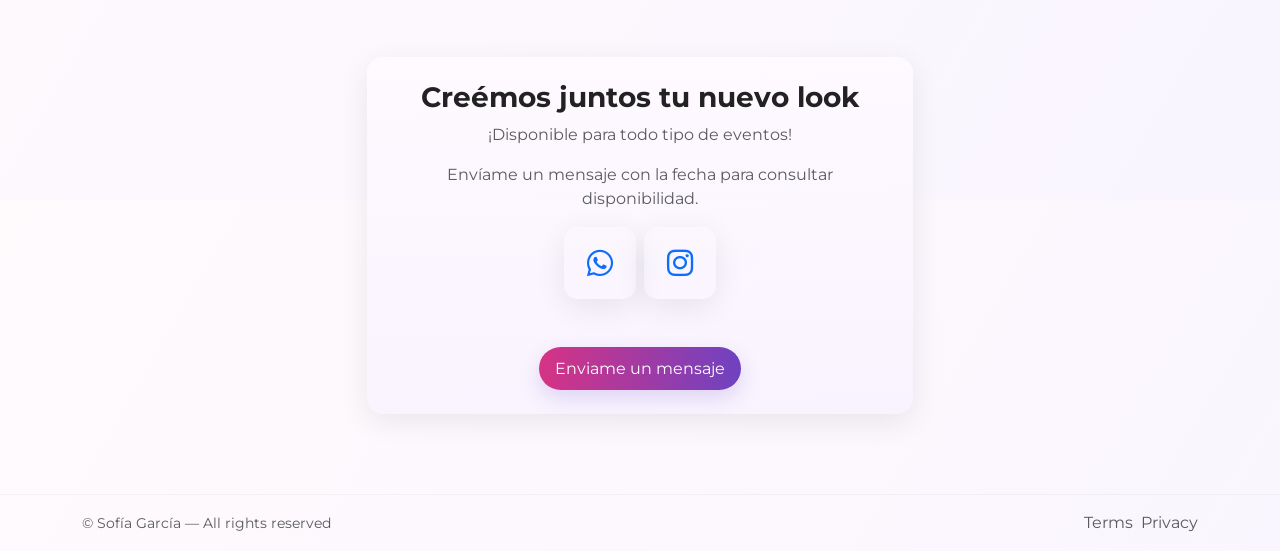
==== commit 324db66b: "full project" ====
--- a/index.html
+++ b/index.html
@@ -1,364 +1,371 @@
-<!doctype html>
-<html lang="en">
-
-<head>
-  <meta charset="utf-8">
-  <meta name="viewport" content="width=device-width, initial-scale=1">
-  <title>Sofía García — Home</title>
-
-  <!-- Bootstrap -->
-  <link href="https://cdn.jsdelivr.net/npm/bootstrap@5.3.2/dist/css/bootstrap.min.css" rel="stylesheet">
-  <!-- Font Awesome -->
-  <link href="https://cdnjs.cloudflare.com/ajax/libs/font-awesome/6.5.0/css/all.min.css" rel="stylesheet">
-  <!-- Google Fonts -->
-  <link
-    href="https://fonts.googleapis.com/css2?family=Playfair+Display:wght@400;700&family=Montserrat:wght@300;500;700&display=swap"
-    rel="stylesheet">
-
-  <link rel="stylesheet" href="./css/style.css">
-</head>
-
-<body>
-
-  <!-- Header / Navbar -->
-  <header>
-    <nav class="navbar navbar-expand-lg navbar-light bg-transparent py-3">
-      <div class="container">
-        <a class="navbar-brand" href="index.html">SOFIA GARCIA</a>
-        <button class="navbar-toggler" type="button" data-bs-toggle="collapse" data-bs-target="#mainNav"
-          aria-controls="mainNav" aria-expanded="false" aria-label="Toggle navigation">
-          <span class="navbar-toggler-icon"></span>
-        </button>
-        <div class="collapse navbar-collapse" id="mainNav">
-          <ul class="navbar-nav ms-auto align-items-lg-center">
-            <li class="nav-item"><a class="nav-link" href="index.html">Home</a></li>
-            <li class="nav-item"><a class="nav-link" href="#about">About Me</a></li>
-            <li class="nav-item"><a class="nav-link" href="#skills">Skills & Techniques</a></li>
-            <li class="nav-item"><a class="nav-link" href="portfolio.html">Portfolio</a></li>
-            <li class="nav-item"><a class="nav-link" href="#contact">Contact</a></li>
-          </ul>
-        </div>
-      </div>
-    </nav>
-  </header>
-
-  <!-- HERO / Landing -->
-  <section class="hero">
-    <div class="container">
-      <div class="row align-items-center">
-        <div class="col-md-6 reveal">
-          <h1 class="display-4 fw-bold">Welcome to my Artist World</h1>
-          <p class="lead mb-4">Transforming Beauty with Artistry and Precision</p>
-          <a class="cta-btn btn btn-lg" href="portfolio.html">Mi Portafolio</a>
-        </div>
-
-        <div class="col-md-6 text-center mt-6 mt-md-0 reveal">
-          <div class="eyecandy coverflow-wrap">
-            <div class="coverflow" id="heroCoverflow" data-autoplay="true" data-interval="3200">
-              <div class="coverflow__stage">
-                <div class="coverflow__item"><img src="./assets/perfil/sirena.jpg" alt="hero 1"></div>
-                <div class="coverflow__item"><img src="./assets/carrusel/photo1.jpg" alt="hero 2"></div>
-                <div class="coverflow__item"><img src="./assets/carrusel/zombiePop/zpop1.jpg" alt="hero 3"></div>
-              </div>
-            </div>
-          </div>
-        </div>
-      </div>
-    </div>
-  </section>
-
-  <!-- Short About Summary -->
-  <section id="about" class="">
-    <div class="container align-items-center">
-      <div class="row g-4 align-items-center rounded-4"
-        style="box-shadow:var(--card-shadow)">
-        <div class="col-lg-4 text-center reveal">
-          <img class="profile-photo" src="./assets/perfil/profile-photo.jpg" alt="profile photo">
-          <h3 class="mt-3">SOFIA GARCIA</h3>
-          <p class="text-muted">Maquilladora profesional</p>
-          <p class="text-muted">Medellín, Colombia. Más de 3 años de experiencia en maquillaje profesional. Maquillaje
-            para novias, editorial, moda y efectos especiales.</p>
-        </div>
-
-        <div class="col-lg-8 reveal">
-          <div class="about-bg">
-            <h2 class="fw-bold text-center">Sobre Mí</h2>
-            <p class="text-center">Maquillador(a) profesional con más de 3 años de experiencia en maquillaje social,
-              fotográfico, editorial y artístico. Con una sólida
-              formación técnica, creatividad destacada y dominio de productos y tendencias actuales. Capaz de ofrecer
-              resultados de alta calidad, adaptados a las
-              necesidades de cada cliente y del entorno de trabajo. Fuertes habilidades manuales, orientación estética y
-              excelente manejo de situaciones bajo presión.</p>
-
-            <div class="row mt-3">
-              <div class="col-sm-6">
-                <ul>
-                  <li>Maquillaje social, editorial y artístico</li>
-                  <li>Visagismo y corrección facial</li>
-                  <li>Destreza manual y precisión</li>
-                  <li>Creatividad y pensamiento estético</li>
-                </ul>
-              </div>
-              <div class="col-sm-6">
-                <ul>
-                  <li>Tendencias de maquillaje y nuevos productos</li>
-                  <li>Gestión del tiempo en jornadas de alto flujo</li>
-                  <li>Excelente manejo bajo presión</li>
-                  <li>Atención al cliente y comunicación efectiva</li>
-                </ul>
-              </div>
-            </div>
-
-            <div class="col-lg-12 reveal">
-              <div class="mt-3">
-                <a class="btn cta-btn" href="#contact">Contactame</a>
-              </div>
-            </div>
-          </div>
-        </div>
-      </div>
-    </div>
-    </div>
-  </section>
-
-  <!-- Skills -->
-  <section id="skills" class="py-5">
-    <div class="container">
-      <div class="d-flex justify-content-between align-items-center mb-4">
-        <h3 class="fw-bold reveal">Habilidades y Técnicas</h3>
-        <p class="text-muted mb-0 small reveal">Hover or tap a card for details</p>
-      </div>
-
-      <div class="row g-4">
-        <div class="col-md-4 reveal">
-          <div class="card skill-card p-3 h-100">
-            <div class="d-flex gap-3 align-items-start">
-              <div class="skill-icon border"><i class="fa-solid fa-highlighter"></i></div>
-              <div>
-                <h5 class="mb-1">Contorno e Iluminación</h5>
-                <p class="small text-muted">Visajismo de rostro audiovisual y eventos.</p>
-                <button class="btn btn-link p-0" data-bs-toggle="modal" data-bs-target="#skillModal1">Más info</button>
-              </div>
-            </div>
-          </div>
-        </div>
-
-        <div class="col-md-4 reveal">
-          <div class="card skill-card p-3 h-100">
-            <div class="d-flex gap-3 align-items-start">
-              <div class="skill-icon border"><i class="fa-solid fa-gem"></i></div>
-              <div>
-                <h5 class="mb-1">Maquillaje de Novias (Bridal Makeup)</h5>
-                <p class="small text-muted">Looks románticos y Glam.</p>
-                <button class="btn btn-link p-0" data-bs-toggle="modal" data-bs-target="#skillModal2">Más info</button>
-              </div>
-            </div>
-          </div>
-        </div>
-
-        <div class="col-md-4 reveal">
-          <div class="card skill-card p-3 h-100">
-            <div class="d-flex gap-3 align-items-start">
-              <div class="skill-icon border"><i class="fa-solid fa-camera-retro"></i></div>
-              <div>
-                <h5 class="mb-1">Editorial y Pasarela</h5>
-                <p class="small text-muted">Looks impactantes para sesiones de fotos y desfiles de moda.</p>
-                <button class="btn btn-link p-0" data-bs-toggle="modal" data-bs-target="#skillModal3">Más info</button>
-              </div>
-            </div>
-          </div>
-        </div>
-
-        <div class="col-md-4 reveal">
-          <div class="card skill-card p-3 h-100">
-            <div class="d-flex gap-3 align-items-start">
-              <div class="skill-icon border"><i class="fa-solid fa-palette"></i></div>
-              <div>
-                <h5 class="mb-1">Corrección de Color</h5>
-                <p class="small text-muted">Neutralización y corrección de color para un tono de piel perfecto.</p>
-                <button class="btn btn-link p-0" data-bs-toggle="modal" data-bs-target="#skillModal4">Más info</button>
-              </div>
-            </div>
-          </div>
-        </div>
-
-        <div class="col-md-4 reveal">
-          <div class="card skill-card p-3 h-100">
-            <div class="d-flex gap-3 align-items-start">
-              <div class="skill-icon border"><i class="fa-solid fa-hand-sparkles"></i></div>
-              <div>
-                <h5 class="mb-1">Efectos Especiales (EFX)</h5>
-                <p class="small text-muted">Diseño de protesis para eventos temáticos.</p>
-                <button class="btn btn-link p-0" data-bs-toggle="modal" data-bs-target="#skillModal5">Más info</button>
-              </div>
-            </div>
-          </div>
-        </div>
-
-        <div class="col-md-4 reveal">
-          <div class="card skill-card p-3 h-100">
-            <div class="d-flex gap-3 align-items-start">
-              <div class="skill-icon border"><i class="fa-solid fa-theater-masks"></i></div>
-              <div>
-                <h5 class="mb-1">Maquillaje Artistico</h5>
-                <p class="small text-muted">Contornos creativos y personificación.</p>
-                <button class="btn btn-link p-0" data-bs-toggle="modal" data-bs-target="#skillModal6">Más info</button>
-              </div>
-            </div>
-          </div>
-        </div>
-      </div>
-
-      <!-- Modals -->
-      <div class="modal fade" id="skillModal1" tabindex="-1">
-        <div class="modal-dialog modal-dialog-centered">
-          <div class="modal-content">
-            <div class="modal-header">
-              <h5 class="modal-title">Contorno e Iluminación</h5><button class="btn-close"
-                data-bs-dismiss="modal"></button>
-            </div>
-            <div class="modal-body">Modelado facial diseñado para esculpir y resaltar tus rasgos de manera natural.
-              Logra un acabado
-              sofisticado y radiante, con productos de alta calidad que garantizan un efecto duradero y perfecto. Ideal
-              para cualquier
-              ocasión especial o para un día de belleza. ¡Resalta lo mejor de ti con un toque profesional!</div>
-          </div>
-        </div>
-      </div>
-      <div class="modal fade" id="skillModal2" tabindex="-1">
-        <div class="modal-dialog modal-dialog-centered">
-          <div class="modal-content">
-            <div class="modal-header">
-              <h5 class="modal-title">Maquillaje de Novias (Bridal Makeup)</h5><button class="btn-close"
-                data-bs-dismiss="modal"></button>
-            </div>
-            <div class="modal-body">¡Haz de tu día especial un momento inolvidable con nuestro exclusivo paquete de
-              Maquillaje de Novia!
-              Diseñado para realzar tu belleza natural, este servicio incluye un maquillaje impecable y duradero,
-              adaptado a tu estilo
-              único. Usamos productos de alta calidad, con un enfoque personalizado, para que te sientas radiante y
-              segura. Todo esto,
-              ¡a un precio accesible y con la atención que mereces! Disponible en todo Colombia. ¡Reserva tu cita y
-              deslumbra en tu gran día!</div>
-          </div>
-        </div>
-      </div>
-      <div class="modal fade" id="skillModal3" tabindex="-1">
-        <div class="modal-dialog modal-dialog-centered">
-          <div class="modal-content">
-            <div class="modal-header">
-              <h5 class="modal-title">Editorial y Pasarela</h5><button class="btn-close"
-                data-bs-dismiss="modal"></button>
-            </div>
-            <div class="modal-body">Creado para resaltar tu esencia con un acabado editorial y sofisticado. Este
-              servicio está
-              pensado para destacar en sesiones fotográficas, desfiles y eventos de alto impacto. Con técnicas avanzadas
-              y
-              productos de lujo, lograrás un maquillaje de impacto que resalta tu belleza única. ¡Sé el centro de todas
-              las
-              miradas con un estilo profesional!</div>
-          </div>
-        </div>
-      </div>
-      <div class="modal fade" id="skillModal4" tabindex="-1">
-        <div class="modal-dialog modal-dialog-centered">
-          <div class="modal-content">
-            <div class="modal-header">
-              <h5 class="modal-title">Corrección de Color</h5><button class="btn-close"
-                data-bs-dismiss="modal"></button>
-            </div>
-            <div class="modal-body">Logra una piel impecable con Corrección de Color. Diseñado para equilibrar
-              y neutralizar imperfecciones como rojeces, manchas o ojeras, este maquillaje te ofrece una cobertura
-              precisa y natural.
-              Utilizamos técnicas especializadas y productos de alta calidad para un acabado uniforme, luminoso y
-              duradero. Ideal
-              para una piel radiante y libre de imperfecciones. ¡Corrige y resalta tu belleza con un toque profesional!
-            </div>
-          </div>
-        </div>
-      </div>
-      <div class="modal fade" id="skillModal5" tabindex="-1">
-        <div class="modal-dialog modal-dialog-centered">
-          <div class="modal-content">
-            <div class="modal-header">
-              <h5 class="modal-title">Efectos Especiales (EFX)</h5><button class="btn-close"
-                data-bs-dismiss="modal"></button>
-            </div>
-            <div class="modal-body">Transforma tu look con nuestro Maquillaje de Efectos Especiales (EFX), perfecto
-              para sesiones fotográficas, Halloween, o cualquier evento que requiera un toque único y espectacular.
-              Desde cortes,
-              cicatrices y envejecimiento, hasta transformaciones fantásticas, te ofrecemos un maquillaje de alto
-              impacto que desafía
-              los límites de la creatividad. Utilizamos productos de calidad profesional para lograr efectos realistas y
-              sorprendentes.
-              ¡Haz que todos se queden boquiabiertos con un estilo atrevido y divertido!</div>
-          </div>
-        </div>
-      </div>
-      <div class="modal fade" id="skillModal6" tabindex="-1">
-        <div class="modal-dialog modal-dialog-centered">
-          <div class="modal-content">
-            <div class="modal-header">
-              <h5 class="modal-title">Maquillaje Artistico</h5><button class="btn-close"
-                data-bs-dismiss="modal"></button>
-            </div>
-            <div class="modal-body">Lleva el arte al rostro con nuestro Maquillaje Artístico. Perfecto para proyectos
-              creativos, sesiones fotográficas, performances o cualquier ocasión donde desees destacar con un diseño
-              único y audaz.
-              Usamos técnicas innovadoras y productos de alta calidad para crear looks vibrantes, llamativos y
-              totalmente personalizados.
-              ¡Haz de tu rostro una obra de arte, con un estilo profesional!</div>
-          </div>
-        </div>
-      </div>
-
-    </div>
-  </section>
-
-  <!-- Contact -->
-  <section id="contact" class="py-5">
-    <div class="container">
-      <div class="row align-items-center g-4 d-flex gap-2 flex-wrap justify-content-center">
-        <div class="col-md-6 reveal text-center">
-          <div class="p-4 rounded-4"
-            style="background:linear-gradient(180deg, rgba(255,250,255,0.9), rgba(245,240,255,0.6)); box-shadow:var(--card-shadow)">
-            <h3 class="fw-bold">Creémos juntos tu nuevo look</h3>
-            <p class="text-muted">¡Disponible para todo tipo de eventos!</p>
-            <p class="text-muted">Envíame un mensaje con la fecha para consultar disponibilidad.</p>
-
-            <div class="d-flex gap-2 flex-wrap justify-content-center">
-              <a class="contact-icon text-decoration-none"
-                href="https://wa.me/+573025277803?text=Hola%20Sofi%2C%20Me%20encantaría%20saber%20más%20sobre%20tus%20MakeUps%20y%20cotizar!"
-                target="_blank" data-bs-toggle="tooltip" title="WhatsApp"><i
-                  class="fa-brands fa-whatsapp fa-lg"></i></a>
-              <a class="contact-icon text-decoration-none" href="https://www.instagram.com/sofiaoquendo_g/"
-                target="_blank" data-bs-toggle="tooltip" title="Instagram"><i
-                  class="fa-brands fa-instagram fa-lg"></i></a>
-            </div>
-            <div class="col-12"><button class="btn cta-btn mt-5" type="submit">
-                <a class="text-white"
-                  href="https://wa.me/+573025277803?text=Hola%20Sofi%2C%20Me%20encantaría%20saber%20más%20sobre%20tus%20MakeUps%20y%20cotizar!">Enviame
-                  un mensaje</a></button></div>
-          </div>
-        </div>
-      </div>
-    </div>
-  </section>
-
-  <!-- Footer -->
-  <footer>
-    <div class="container d-flex justify-content-between align-items-center">
-      <small class="text-muted">© Sofía García — All rights reserved</small>
-      <div class="d-flex gap-2">
-        <a class="text-muted" href="#">Terms</a>
-        <a class="text-muted" href="#">Privacy</a>
-      </div>
-    </div>
-  </footer>
-
-  <!-- Bootstrap bundle + app JS -->
-  <script src="https://cdn.jsdelivr.net/npm/bootstrap@5.3.2/dist/js/bootstrap.bundle.min.js"></script>
-  <script src="./js/app.js"></script>
-</body>
-
+<!doctype html>
+<html lang="en">
+
+<head>
+  <meta charset="utf-8">
+  <meta name="viewport" content="width=device-width, initial-scale=1">
+  <title>Sofía García — Home</title>
+
+  <!-- Bootstrap -->
+  <link href="https://cdn.jsdelivr.net/npm/bootstrap@5.3.2/dist/css/bootstrap.min.css" rel="stylesheet">
+  <!-- Font Awesome -->
+  <link href="https://cdnjs.cloudflare.com/ajax/libs/font-awesome/6.5.0/css/all.min.css" rel="stylesheet">
+  <!-- Google Fonts -->
+  <link
+    href="https://fonts.googleapis.com/css2?family=Playfair+Display:wght@400;700&family=Montserrat:wght@300;500;700&display=swap"
+    rel="stylesheet">
+
+  <link rel="stylesheet" href="./css/style.css">
+</head>
+
+<body>
+
+  <!-- Header / Navbar -->
+  <header>
+    <nav class="navbar navbar-expand-lg navbar-light bg-transparent py-3">
+      <div class="container">
+        <a class="navbar-brand" href="index.html">SOFIA GARCIA</a>
+        <button class="navbar-toggler" type="button" data-bs-toggle="collapse" data-bs-target="#mainNav"
+          aria-controls="mainNav" aria-expanded="false" aria-label="Toggle navigation">
+          <span class="navbar-toggler-icon"></span>
+        </button>
+        <div class="collapse navbar-collapse" id="mainNav">
+          <ul class="navbar-nav ms-auto align-items-lg-center">
+            <li class="nav-item"><a class="nav-link" href="index.html">Home</a></li>
+            <li class="nav-item"><a class="nav-link" href="#about">About Me</a></li>
+            <li class="nav-item"><a class="nav-link" href="#skills">Skills & Techniques</a></li>
+            <li class="nav-item"><a class="nav-link" href="portfolio.html">Portfolio</a></li>
+            <li class="nav-item"><a class="nav-link" href="#contact">Contact</a></li>
+          </ul>
+        </div>
+      </div>
+    </nav>
+  </header>
+
+  <!-- HERO / Landing -->
+  <section class="hero">
+    <div class="container">
+      <div class="row align-items-center">
+        <div class="col-md-6 reveal">
+          <h1 class="display-4 fw-bold">Welcome to my Artist World</h1>
+          <p class="lead mb-4">Transforming Beauty with Artistry and Precision</p>
+          <a class="cta-btn btn btn-lg" href="portfolio.html">Mi Portafolio</a>
+        </div>
+
+        <div class="col-md-6 text-center mt-6 mt-md-0 reveal">
+          <div class="eyecandy coverflow-wrap">
+            <div class="coverflow" id="heroCoverflow" data-autoplay="true" data-interval="3200">
+              <div class="coverflow__stage">
+                <div class="coverflow__item"><img src="./assets/carrusel/sirena.jpg" alt="hero 1"></div>
+                <div class="coverflow__item"><img src="./assets/carrusel/photo1.jpg" alt="hero 2"></div>
+                <div class="coverflow__item"><img src="./assets/carrusel/zpop1.jpg" alt="hero 3"></div>
+                <!-- <div class="coverflow__item"><img src="./assets/carrusel/social.GIF" alt="hero 4"></div> -->
+                <!-- <div class="coverflow__item"><img src="./assets/carrusel/peinado.jpeg" alt="hero 5"></div> -->
+                <div class="coverflow__item"><img src="./assets/carrusel/zpop2.jpg" alt="hero 6"></div>
+                <!-- <div class="coverflow__item"><img src="./assets/carrusel/artistico.JPEG" alt="hero 7"></div> -->
+                <!-- <div class="coverflow__item"><img src="./assets/carrusel/clown1.jpg" alt="hero 8"></div> -->
+                <!-- <div class="coverflow__item"><img src="./assets/carrusel/novias.jpeg" alt="hero 9"></div> -->
+                <!-- <div class="coverflow__item"><img src="./assets/carrusel/catrina.jpg" alt="hero 10"></div> -->
+              </div>
+            </div>
+          </div>
+        </div>
+      </div>
+    </div>
+  </section>
+
+  <!-- Short About Summary -->
+  <section id="about" class="">
+    <div class="container align-items-center">
+      <div class="row g-4 align-items-center rounded-4"
+        style="box-shadow:var(--card-shadow)">
+        <div class="col-lg-4 text-center reveal">
+          <img class="profile-photo" src="./assets/perfil/profile-photo.jpg" alt="profile photo">
+          <h3 class="mt-3">SOFIA GARCIA</h3>
+          <p class="text-muted">Maquilladora profesional</p>
+          <p class="text-muted">Medellín, Colombia. Más de 3 años de experiencia en maquillaje profesional. Maquillaje
+            para novias, editorial, moda y efectos especiales.</p>
+        </div>
+
+        <div class="col-lg-8 reveal">
+          <div class="about-bg">
+            <h2 class="fw-bold text-center">Sobre Mí</h2>
+            <p class="text-center">Maquillador(a) profesional con más de 3 años de experiencia en maquillaje social,
+              fotográfico, editorial y artístico. Con una sólida
+              formación técnica, creatividad destacada y dominio de productos y tendencias actuales. Capaz de ofrecer
+              resultados de alta calidad, adaptados a las
+              necesidades de cada cliente y del entorno de trabajo. Fuertes habilidades manuales, orientación estética y
+              excelente manejo de situaciones bajo presión.</p>
+
+            <div class="row mt-3">
+              <div class="col-sm-6">
+                <ul>
+                  <li>Maquillaje social, editorial y artístico</li>
+                  <li>Visagismo y corrección facial</li>
+                  <li>Destreza manual y precisión</li>
+                  <li>Creatividad y pensamiento estético</li>
+                </ul>
+              </div>
+              <div class="col-sm-6">
+                <ul>
+                  <li>Tendencias de maquillaje y nuevos productos</li>
+                  <li>Gestión del tiempo en jornadas de alto flujo</li>
+                  <li>Excelente manejo bajo presión</li>
+                  <li>Atención al cliente y comunicación efectiva</li>
+                </ul>
+              </div>
+            </div>
+
+            <div class="col-lg-12 reveal">
+              <div class="mt-3">
+                <a class="btn cta-btn" href="#contact">Contactame</a>
+              </div>
+            </div>
+          </div>
+        </div>
+      </div>
+    </div>
+    </div>
+  </section>
+
+  <!-- Skills -->
+  <section id="skills" class="py-5">
+    <div class="container">
+      <div class="d-flex justify-content-between align-items-center mb-4">
+        <h3 class="fw-bold reveal">Habilidades y Técnicas</h3>
+        <p class="text-muted mb-0 small reveal">Hover or tap a card for details</p>
+      </div>
+
+      <div class="row g-4">
+        <div class="col-md-4 reveal">
+          <div class="card skill-card p-3 h-100">
+            <div class="d-flex gap-3 align-items-start">
+              <div class="skill-icon border"><i class="fa-solid fa-highlighter"></i></div>
+              <div>
+                <h5 class="mb-1">Contorno e Iluminación</h5>
+                <p class="small text-muted">Visajismo de rostro audiovisual y eventos.</p>
+                <button class="btn btn-link p-0" data-bs-toggle="modal" data-bs-target="#skillModal1">Más info</button>
+              </div>
+            </div>
+          </div>
+        </div>
+
+        <div class="col-md-4 reveal">
+          <div class="card skill-card p-3 h-100">
+            <div class="d-flex gap-3 align-items-start">
+              <div class="skill-icon border"><i class="fa-solid fa-gem"></i></div>
+              <div>
+                <h5 class="mb-1">Maquillaje de Novias (Bridal Makeup)</h5>
+                <p class="small text-muted">Looks románticos y Glam.</p>
+                <button class="btn btn-link p-0" data-bs-toggle="modal" data-bs-target="#skillModal2">Más info</button>
+              </div>
+            </div>
+          </div>
+        </div>
+
+        <div class="col-md-4 reveal">
+          <div class="card skill-card p-3 h-100">
+            <div class="d-flex gap-3 align-items-start">
+              <div class="skill-icon border"><i class="fa-solid fa-camera-retro"></i></div>
+              <div>
+                <h5 class="mb-1">Editorial y Pasarela</h5>
+                <p class="small text-muted">Looks impactantes para sesiones de fotos y desfiles de moda.</p>
+                <button class="btn btn-link p-0" data-bs-toggle="modal" data-bs-target="#skillModal3">Más info</button>
+              </div>
+            </div>
+          </div>
+        </div>
+
+        <div class="col-md-4 reveal">
+          <div class="card skill-card p-3 h-100">
+            <div class="d-flex gap-3 align-items-start">
+              <div class="skill-icon border"><i class="fa-solid fa-palette"></i></div>
+              <div>
+                <h5 class="mb-1">Corrección de Color</h5>
+                <p class="small text-muted">Neutralización y corrección de color para un tono de piel perfecto.</p>
+                <button class="btn btn-link p-0" data-bs-toggle="modal" data-bs-target="#skillModal4">Más info</button>
+              </div>
+            </div>
+          </div>
+        </div>
+
+        <div class="col-md-4 reveal">
+          <div class="card skill-card p-3 h-100">
+            <div class="d-flex gap-3 align-items-start">
+              <div class="skill-icon border"><i class="fa-solid fa-hand-sparkles"></i></div>
+              <div>
+                <h5 class="mb-1">Efectos Especiales (EFX)</h5>
+                <p class="small text-muted">Diseño de protesis para eventos temáticos.</p>
+                <button class="btn btn-link p-0" data-bs-toggle="modal" data-bs-target="#skillModal5">Más info</button>
+              </div>
+            </div>
+          </div>
+        </div>
+
+        <div class="col-md-4 reveal">
+          <div class="card skill-card p-3 h-100">
+            <div class="d-flex gap-3 align-items-start">
+              <div class="skill-icon border"><i class="fa-solid fa-theater-masks"></i></div>
+              <div>
+                <h5 class="mb-1">Maquillaje Artistico</h5>
+                <p class="small text-muted">Contornos creativos y personificación.</p>
+                <button class="btn btn-link p-0" data-bs-toggle="modal" data-bs-target="#skillModal6">Más info</button>
+              </div>
+            </div>
+          </div>
+        </div>
+      </div>
+
+      <!-- Modals -->
+      <div class="modal fade" id="skillModal1" tabindex="-1">
+        <div class="modal-dialog modal-dialog-centered">
+          <div class="modal-content">
+            <div class="modal-header">
+              <h5 class="modal-title">Contorno e Iluminación</h5><button class="btn-close"
+                data-bs-dismiss="modal"></button>
+            </div>
+            <div class="modal-body">Modelado facial diseñado para esculpir y resaltar tus rasgos de manera natural.
+              Logra un acabado
+              sofisticado y radiante, con productos de alta calidad que garantizan un efecto duradero y perfecto. Ideal
+              para cualquier
+              ocasión especial o para un día de belleza. ¡Resalta lo mejor de ti con un toque profesional!</div>
+          </div>
+        </div>
+      </div>
+      <div class="modal fade" id="skillModal2" tabindex="-1">
+        <div class="modal-dialog modal-dialog-centered">
+          <div class="modal-content">
+            <div class="modal-header">
+              <h5 class="modal-title">Maquillaje de Novias (Bridal Makeup)</h5><button class="btn-close"
+                data-bs-dismiss="modal"></button>
+            </div>
+            <div class="modal-body">¡Haz de tu día especial un momento inolvidable con nuestro exclusivo paquete de
+              Maquillaje de Novia!
+              Diseñado para realzar tu belleza natural, este servicio incluye un maquillaje impecable y duradero,
+              adaptado a tu estilo
+              único. Usamos productos de alta calidad, con un enfoque personalizado, para que te sientas radiante y
+              segura. Todo esto,
+              ¡a un precio accesible y con la atención que mereces! Disponible en todo Colombia. ¡Reserva tu cita y
+              deslumbra en tu gran día!</div>
+          </div>
+        </div>
+      </div>
+      <div class="modal fade" id="skillModal3" tabindex="-1">
+        <div class="modal-dialog modal-dialog-centered">
+          <div class="modal-content">
+            <div class="modal-header">
+              <h5 class="modal-title">Editorial y Pasarela</h5><button class="btn-close"
+                data-bs-dismiss="modal"></button>
+            </div>
+            <div class="modal-body">Creado para resaltar tu esencia con un acabado editorial y sofisticado. Este
+              servicio está
+              pensado para destacar en sesiones fotográficas, desfiles y eventos de alto impacto. Con técnicas avanzadas
+              y
+              productos de lujo, lograrás un maquillaje de impacto que resalta tu belleza única. ¡Sé el centro de todas
+              las
+              miradas con un estilo profesional!</div>
+          </div>
+        </div>
+      </div>
+      <div class="modal fade" id="skillModal4" tabindex="-1">
+        <div class="modal-dialog modal-dialog-centered">
+          <div class="modal-content">
+            <div class="modal-header">
+              <h5 class="modal-title">Corrección de Color</h5><button class="btn-close"
+                data-bs-dismiss="modal"></button>
+            </div>
+            <div class="modal-body">Logra una piel impecable con Corrección de Color. Diseñado para equilibrar
+              y neutralizar imperfecciones como rojeces, manchas o ojeras, este maquillaje te ofrece una cobertura
+              precisa y natural.
+              Utilizamos técnicas especializadas y productos de alta calidad para un acabado uniforme, luminoso y
+              duradero. Ideal
+              para una piel radiante y libre de imperfecciones. ¡Corrige y resalta tu belleza con un toque profesional!
+            </div>
+          </div>
+        </div>
+      </div>
+      <div class="modal fade" id="skillModal5" tabindex="-1">
+        <div class="modal-dialog modal-dialog-centered">
+          <div class="modal-content">
+            <div class="modal-header">
+              <h5 class="modal-title">Efectos Especiales (EFX)</h5><button class="btn-close"
+                data-bs-dismiss="modal"></button>
+            </div>
+            <div class="modal-body">Transforma tu look con nuestro Maquillaje de Efectos Especiales (EFX), perfecto
+              para sesiones fotográficas, Halloween, o cualquier evento que requiera un toque único y espectacular.
+              Desde cortes,
+              cicatrices y envejecimiento, hasta transformaciones fantásticas, te ofrecemos un maquillaje de alto
+              impacto que desafía
+              los límites de la creatividad. Utilizamos productos de calidad profesional para lograr efectos realistas y
+              sorprendentes.
+              ¡Haz que todos se queden boquiabiertos con un estilo atrevido y divertido!</div>
+          </div>
+        </div>
+      </div>
+      <div class="modal fade" id="skillModal6" tabindex="-1">
+        <div class="modal-dialog modal-dialog-centered">
+          <div class="modal-content">
+            <div class="modal-header">
+              <h5 class="modal-title">Maquillaje Artistico</h5><button class="btn-close"
+                data-bs-dismiss="modal"></button>
+            </div>
+            <div class="modal-body">Lleva el arte al rostro con nuestro Maquillaje Artístico. Perfecto para proyectos
+              creativos, sesiones fotográficas, performances o cualquier ocasión donde desees destacar con un diseño
+              único y audaz.
+              Usamos técnicas innovadoras y productos de alta calidad para crear looks vibrantes, llamativos y
+              totalmente personalizados.
+              ¡Haz de tu rostro una obra de arte, con un estilo profesional!</div>
+          </div>
+        </div>
+      </div>
+
+    </div>
+  </section>
+
+  <!-- Contact -->
+  <section id="contact" class="py-5">
+    <div class="container">
+      <div class="row align-items-center g-4 d-flex gap-2 flex-wrap justify-content-center">
+        <div class="col-md-6 reveal text-center">
+          <div class="p-4 rounded-4"
+            style="background:linear-gradient(180deg, rgba(255,250,255,0.9), rgba(245,240,255,0.6)); box-shadow:var(--card-shadow)">
+            <h3 class="fw-bold">Creémos juntos tu nuevo look</h3>
+            <p class="text-muted">¡Disponible para todo tipo de eventos!</p>
+            <p class="text-muted">Envíame un mensaje con la fecha para consultar disponibilidad.</p>
+
+            <div class="d-flex gap-2 flex-wrap justify-content-center">
+              <a class="contact-icon text-decoration-none"
+                href="https://wa.me/+573025277803?text=Hola%20Sofi%2C%20Me%20encantaría%20saber%20más%20sobre%20tus%20MakeUps%20y%20cotizar!"
+                target="_blank" data-bs-toggle="tooltip" title="WhatsApp"><i
+                  class="fa-brands fa-whatsapp fa-lg"></i></a>
+              <a class="contact-icon text-decoration-none" href="https://www.instagram.com/sofiaoquendo_g/"
+                target="_blank" data-bs-toggle="tooltip" title="Instagram"><i
+                  class="fa-brands fa-instagram fa-lg"></i></a>
+            </div>
+            <div class="col-12"><button class="btn cta-btn mt-5" type="submit">
+                <a class="text-white"
+                  href="https://wa.me/+573025277803?text=Hola%20Sofi%2C%20Me%20encantaría%20saber%20más%20sobre%20tus%20MakeUps%20y%20cotizar!">Enviame
+                  un mensaje</a></button></div>
+          </div>
+        </div>
+      </div>
+    </div>
+  </section>
+
+  <!-- Footer -->
+  <footer>
+    <div class="container d-flex justify-content-between align-items-center">
+      <small class="text-muted">© Sofía García — All rights reserved</small>
+      <div class="d-flex gap-2">
+        <a class="text-muted" href="#">Terms</a>
+        <a class="text-muted" href="#">Privacy</a>
+      </div>
+    </div>
+  </footer>
+
+  <!-- Bootstrap bundle + app JS -->
+  <script src="https://cdn.jsdelivr.net/npm/bootstrap@5.3.2/dist/js/bootstrap.bundle.min.js"></script>
+  <script src="./js/app.js"></script>
+</body>
+
 </html>
--- a/css/style.css
+++ b/css/style.css
@@ -1,445 +1,445 @@
-/* =========================================================
-   ROOT VARIABLES & GLOBAL RESET
-   ========================================================= */
-:root{
-  --accent:#d63384;
-  --accent-2:#6f42c1;
-  --bg:#fffafc;
-  --glass: rgba(255,255,255,0.6);
-  --card-shadow: 0 8px 30px rgba(15,15,15,0.08);
-}
-*{box-sizing:border-box}
-
-html,body{
-  height:100%;
-  margin:0;
-  padding:0;
-  font-family:Montserrat,Arial,Helvetica,sans-serif;
-  background:linear-gradient(120deg,#fffafc 0%,#f9f5ff 100%);
-  color:#222;
-  scroll-behavior:smooth
-}
-
-a{text-decoration:none}
-
-/* =========================================================
-   NAVBAR
-   ========================================================= */
-.navbar-brand { 
-  font-family: 'Playfair Display', serif; 
-  font-weight:700; 
-  letter-spacing:1px; 
-}
-
-/* =========================================================
-   BUTTONS
-   ========================================================= */
-.cta-btn{
-  background:linear-gradient(90deg,var(--accent),var(--accent-2));
-  border:0;
-  color:#fff;
-  padding:.6rem 1rem;
-  border-radius:50px;
-  box-shadow:0 8px 20px rgba(111,66,193,0.18)
-}
-
-/* =========================================================
-   HERO SECTION
-   ========================================================= */
-.hero{
-  min-height:62vh;
-  display:flex;
-  align-items:center;
-  padding:3.5rem 0;
-  border-bottom:1px solid rgba(0,0,0,0.03)
-}
-
-.hero .eyecandy:hover{ 
-  transform: translateY(-8px) rotate(-1deg); 
-}
-
-.hero .eyecandy{
-  transform: translateY(0);
-  transition: transform .6s ease;
-}
-
-/* =========================================================
-   3D COVERFLOW
-   ========================================================= */
-
-.coverflow-wrap { 
-  display:inline-block; 
-  width:100%; 
-  max-width:720px; 
-}
-
-.coverflow { 
-  position:relative; 
-  width:100%; 
-  perspective:1600px; 
-  -webkit-perspective:1600px; 
-  user-select:none; 
-}
-
-.coverflow__stage { 
-  position:relative; 
-  height:440px; 
-  transform-style:preserve-3d; 
-  transition: transform 700ms cubic-bezier(.2,.9,.2,1); 
-  display:flex; 
-  align-items:center; 
-  justify-content:center; 
-  gap:0; 
-  padding:0 40px; 
-  overflow:visible; 
-}
-
-.coverflow__item { 
-  position:absolute; 
-  top:50%; 
-  left:50%; 
-  transform-origin:center center; 
-  transition: transform 700ms cubic-bezier(.2,.9,.2,1), opacity 600ms; 
-  will-change:transform,opacity; 
-  box-shadow: 0 30px 80px rgba(10,10,15,0.25); 
-  border-radius:14px; 
-  overflow:hidden; 
-}
-
-.coverflow__item img { 
-  display:block; 
-  width:100%; 
-  height:100%; 
-  object-fit:cover; 
-  pointer-events:none; 
-  user-select:none; 
-}
-
-/* ---------- Navigation ---------- */
-.coverflow__nav { 
-  position:absolute; 
-  top:50%; 
-  transform:translateY(-50%); 
-  z-index:50; 
-  background:rgba(255,255,255,0.85); 
-  border:0; 
-  width:56px; 
-  height:56px; 
-  border-radius:12px; 
-  font-size:28px; 
-  box-shadow: 0 10px 28px rgba(15,15,15,0.12); 
-  display:flex; 
-  align-items:center; 
-  justify-content:center; 
-  cursor:pointer; 
-  color:var(--accent-2); 
-}
-
-.coverflow__nav:active{
-  transform:translateY(-50%) scale(.98);
-}
-.coverflow__nav--prev{ left:8px; }
-.coverflow__nav--next{ right:8px; }
-
-/* ---------- Dots ---------- */
-.coverflow__dots { 
-  position:absolute; 
-  left:50%; 
-  transform:translateX(-50%); 
-  bottom:8px; 
-  display:flex; 
-  gap:6px; 
-  z-index:60; 
-}
-.coverflow__dots button { 
-  width:8px; 
-  height:8px; 
-  border-radius:50%; 
-  border:0; 
-  background:rgba(255,255,255,0.6); 
-  box-shadow:0 2px 6px rgba(0,0,0,0.12); 
-  cursor:pointer; 
-}
-
-.coverflow__dots button.active { 
-  width:28px; 
-  border-radius:10px; 
-  background:linear-gradient(90deg,var(--accent),var(--accent-2)); 
-}
-
-/* ---------- Sizes ---------- */
-.coverflow--hero .coverflow__stage { 
-  height:440px; 
-  max-width:720px; 
-  margin:0 auto; 
-}
-
-.coverflow--hero .coverflow__item { 
-  width:560px; 
-  height:360px; 
-}
-
-.coverflow--portfolio { 
-  max-width:1000px; 
-  margin:0 auto; 
-}
-
-.coverflow--portfolio .coverflow__stage { height:320px; }
-.coverflow--portfolio .coverflow__item { 
-  width:360px; 
-  height:260px; 
-}
-
-/* =========================================================
-   ABOUT / PROFILE
-   ========================================================= */
-.profile-photo{
-  width:220px;
-  height:220px;
-  border-radius:50%;
-  object-fit:cover;
-  border:6px solid #fff;
-  box-shadow:0 12px 30px rgba(0,0,0,0.12)
-}
-.about-bg{
-  background:linear-gradient(135deg, rgba(246,237,255,0.6), rgba(255,247,240,0.4));
-  border-radius:18px;
-  padding:1.6rem
-}
-
-/* =========================================================
-   SKILLS
-   ========================================================= */
-.skill-card{
-  border:none;
-  border-radius:12px;
-  box-shadow:var(--card-shadow);
-  transition:transform .25s ease, 
-  box-shadow .25s ease
-}
-
-.skill-card:hover{
-  transform:translateY(-8px);
-  box-shadow:0 18px 40px rgba(15,15,15,0.12)
-}
-
-.skill-icon{
-  font-size:28px;
-  padding:14px;
-  border-radius:12px;
-  background:linear-gradient(180deg, rgba(255,255,255,0.9), rgba(250,240,255,0.8))
-}
-
-/* =========================================================
-   PORTFOLIO CARDS
-   ========================================================= */
-.portfolio-card{
-  border-radius:12px;
-  overflow:hidden;
-  transition:transform .35s ease
-}
-
-.portfolio-card:hover{
-  transform:scale(1.03);
-  filter:brightness(1.02)
-}
-
-/* =========================================================
-   CONTACT ICONS
-   ========================================================= */
-.contact-icon{
-  font-size:24px;
-  width:72px;
-  height:72px;
-  border-radius:14px;
-  display:flex;
-  align-items:center;
-  justify-content:center;
-  box-shadow:var(--card-shadow);
-  transition:transform .2s ease
-}
-
-.contact-icon:hover{
-  transform:translateY(-6px);
-  box-shadow:0 16px 32px rgba(0,0,0,0.12)
-}
-
-/* =========================================================
-   ANIMATIONS
-   ========================================================= */
-.reveal{
-  opacity:0;
-  transform:translateY(18px);
-  transition:all .7s cubic-bezier(.2,.9,.2,1)
-}
-
-.reveal.visible{
-  opacity:1;
-  transform:translateY(0)
-}
-
-/* =========================================================
-   FOOTER
-   ========================================================= */
-footer{
-  border-top:1px solid rgba(0,0,0,0.04);
-  padding:1rem 0;
-  margin-top:2rem
-}
-
-/* The transform presets are applied by JS depending on index. Add responsive tweaks */
-/* @media (max-width:992px){
-  .coverflow--hero .coverflow__item { width:420px; height:300px; }
-  .coverflow--hero .coverflow__stage { height:360px; }
-  .coverflow--portfolio .coverflow__item { width:300px; height:220px; }
-  .coverflow--portfolio .coverflow__stage { height:260px; }
-} */
-
-@media (max-width:576px){
-  .coverflow__nav{ width:44px; height:44px; font-size:24px; }
-  .coverflow--hero .coverflow__item { width:280px; height:200px; }
-  .coverflow--portfolio .coverflow__item { width:220px; height:160px; }
-  .coverflow__stage { padding:0 8px; }
-}
-
-/* hide overflowing decoration for very small screens */
-/* @media (max-width:420px){
-  .coverflow__stage { height:auto; }
-  .coverflow__item { position:relative; transform:none !important; opacity:1 !important; box-shadow:none; width:100%; height:auto; }
-  .coverflow__nav{ display:none; }
-  .coverflow__dots{ display:none; }
-} */
-
-
-/* @media (max-width:768px){
-  .hero{padding:2rem 0}
-  .profile-photo{width:160px;height:160px}
-} */
-
-/* small util */
-/* .text-muted-small{color:#6c6c6c;font-size:.95rem} */
-
-
-/* ========== RESPONSIVE IMPROVEMENTS ========== */
-
-/* --- Hero Section --- */
-/* @media (max-width: 992px) {
-  .hero h1 {
-    font-size: 2.2rem;
-    text-align: center;
-  }
-  .hero p {
-    text-align: center;
-  }
-  .hero .cta-btn {
-    display: block;
-    margin: 0 auto;
-  }
-  .hero .col-md-6 {
-    text-align: center;
-  }
-} */
-
-@media (max-width: 576px) {
-  .hero {
-    padding: 1.8rem 0;
-  }
-  .hero h1 {
-    font-size: 1.9rem;
-  }
-  .hero p {
-    font-size: 1rem;
-  }
-}
-
-/* --- About Section --- */
-/* @media (max-width: 992px) {
-  #about .about-bg {
-    padding: 1.2rem;
-  }
-  #about .row {
-    text-align: center;
-  }
-  #about ul {
-    padding-left: 0;
-    list-style: none;
-  }
-} */
-
-@media (max-width: 576px) {
-  .profile-photo {
-    width: 130px;
-    height: 130px;
-  }
-}
-
-/* --- Skills Grid --- */
-/* @media (max-width: 768px) {
-  #skills .d-flex {
-    flex-direction: column;
-    text-align: center;
-  }
-  #skills .skill-card {
-    padding: 1.2rem;
-  }
-} */
-
-@media (max-width: 576px) {
-  #skills h3 {
-    text-align: center;
-  }
-  .skill-card h5 {
-    font-size: 1rem;
-  }
-  .skill-card p {
-    font-size: 0.85rem;
-  }
-}
-
-/* --- Contact Section --- */
-/* @media (max-width: 768px) {
-  #contact h3 {
-    font-size: 1.6rem;
-  }
-} */
-
-@media (max-width: 576px) {
-  .contact-icon {
-    width: 60px;
-    height: 60px;
-    font-size: 20px;
-  }
-}
-
-/* --- Footer --- */
-@media (max-width: 576px) {
-  footer .container {
-    flex-direction: column;
-    gap: 10px;
-    text-align: center;
-  }
-}
-
-/* --- General Layout Fixes --- */
-/* @media (max-width: 992px) {
-  .navbar-brand {
-    font-size: 1.2rem;
-  }
-  nav .nav-link {
-    text-align: center;
-    padding: 0.8rem 0;
-  }
-} */
-
-@media (max-width: 576px) {
-  body {
-    font-size: 15px;
-  }
-}
-
-/* --- Fix for cards spacing on mobile --- */
-@media (max-width: 576px) {
-  .row.g-4 {
-    row-gap: 1.2rem;
-  }
-}
+/* =========================================================
+   ROOT VARIABLES & GLOBAL RESET
+   ========================================================= */
+:root{
+  --accent:#d63384;
+  --accent-2:#6f42c1;
+  --bg:#fffafc;
+  --glass: rgba(255,255,255,0.6);
+  --card-shadow: 0 8px 30px rgba(15,15,15,0.08);
+}
+*{box-sizing:border-box}
+
+html,body{
+  height:100%;
+  margin:0;
+  padding:0;
+  font-family:Montserrat,Arial,Helvetica,sans-serif;
+  background:linear-gradient(120deg,#fffafc 0%,#f9f5ff 100%);
+  color:#222;
+  scroll-behavior:smooth
+}
+
+a{text-decoration:none}
+
+/* =========================================================
+   NAVBAR
+   ========================================================= */
+.navbar-brand { 
+  font-family: 'Playfair Display', serif; 
+  font-weight:700; 
+  letter-spacing:1px; 
+}
+
+/* =========================================================
+   BUTTONS
+   ========================================================= */
+.cta-btn{
+  background:linear-gradient(90deg,var(--accent),var(--accent-2));
+  border:0;
+  color:#fff;
+  padding:.6rem 1rem;
+  border-radius:50px;
+  box-shadow:0 8px 20px rgba(111,66,193,0.18)
+}
+
+/* =========================================================
+   HERO SECTION
+   ========================================================= */
+.hero{
+  min-height:62vh;
+  display:flex;
+  align-items:center;
+  padding:3.5rem 0;
+  border-bottom:1px solid rgba(0,0,0,0.03)
+}
+
+.hero .eyecandy:hover{ 
+  transform: translateY(-8px) rotate(-1deg); 
+}
+
+.hero .eyecandy{
+  transform: translateY(0);
+  transition: transform .6s ease;
+}
+
+/* =========================================================
+   3D COVERFLOW
+   ========================================================= */
+
+.coverflow-wrap { 
+  display:inline-block; 
+  width:100%; 
+  max-width:720px; 
+}
+
+.coverflow { 
+  position:relative; 
+  width:100%; 
+  perspective:1600px; 
+  -webkit-perspective:1600px; 
+  user-select:none; 
+}
+
+.coverflow__stage { 
+  position:relative; 
+  height:440px; 
+  transform-style:preserve-3d; 
+  transition: transform 700ms cubic-bezier(.2,.9,.2,1); 
+  display:flex; 
+  align-items:center; 
+  justify-content:center; 
+  gap:0; 
+  padding:0 40px; 
+  overflow:visible; 
+}
+
+.coverflow__item { 
+  position:absolute; 
+  top:50%; 
+  left:50%; 
+  transform-origin:center center; 
+  transition: transform 700ms cubic-bezier(.2,.9,.2,1), opacity 600ms; 
+  will-change:transform,opacity; 
+  box-shadow: 0 30px 80px rgba(10,10,15,0.25); 
+  border-radius:14px; 
+  overflow:hidden; 
+}
+
+.coverflow__item img { 
+  display:block; 
+  width:100%; 
+  height:100%; 
+  object-fit:cover; 
+  pointer-events:none; 
+  user-select:none; 
+}
+
+/* ---------- Navigation ---------- */
+.coverflow__nav { 
+  position:absolute; 
+  top:50%; 
+  transform:translateY(-50%); 
+  z-index:50; 
+  background:rgba(255,255,255,0.85); 
+  border:0; 
+  width:56px; 
+  height:56px; 
+  border-radius:12px; 
+  font-size:28px; 
+  box-shadow: 0 10px 28px rgba(15,15,15,0.12); 
+  display:flex; 
+  align-items:center; 
+  justify-content:center; 
+  cursor:pointer; 
+  color:var(--accent-2); 
+}
+
+.coverflow__nav:active{
+  transform:translateY(-50%) scale(.98);
+}
+.coverflow__nav--prev{ left:8px; }
+.coverflow__nav--next{ right:8px; }
+
+/* ---------- Dots ---------- */
+.coverflow__dots { 
+  position:absolute; 
+  left:50%; 
+  transform:translateX(-50%); 
+  bottom:8px; 
+  display:flex; 
+  gap:6px; 
+  z-index:60; 
+}
+.coverflow__dots button { 
+  width:8px; 
+  height:8px; 
+  border-radius:50%; 
+  border:0; 
+  background:rgba(255,255,255,0.6); 
+  box-shadow:0 2px 6px rgba(0,0,0,0.12); 
+  cursor:pointer; 
+}
+
+.coverflow__dots button.active { 
+  width:28px; 
+  border-radius:10px; 
+  background:linear-gradient(90deg,var(--accent),var(--accent-2)); 
+}
+
+/* ---------- Sizes ---------- */
+.coverflow--hero .coverflow__stage { 
+  height:440px; 
+  max-width:720px; 
+  margin:0 auto; 
+}
+
+.coverflow--hero .coverflow__item { 
+  width:560px; 
+  height:360px; 
+}
+
+.coverflow--portfolio { 
+  max-width:1000px; 
+  margin:0 auto; 
+}
+
+.coverflow--portfolio .coverflow__stage { height:320px; }
+.coverflow--portfolio .coverflow__item { 
+  width:360px; 
+  height:260px; 
+}
+
+/* =========================================================
+   ABOUT / PROFILE
+   ========================================================= */
+.profile-photo{
+  width:220px;
+  height:220px;
+  border-radius:50%;
+  object-fit:cover;
+  border:6px solid #fff;
+  box-shadow:0 12px 30px rgba(0,0,0,0.12)
+}
+.about-bg{
+  background:linear-gradient(135deg, rgba(246,237,255,0.6), rgba(255,247,240,0.4));
+  border-radius:18px;
+  padding:1.6rem
+}
+
+/* =========================================================
+   SKILLS
+   ========================================================= */
+.skill-card{
+  border:none;
+  border-radius:12px;
+  box-shadow:var(--card-shadow);
+  transition:transform .25s ease, 
+  box-shadow .25s ease
+}
+
+.skill-card:hover{
+  transform:translateY(-8px);
+  box-shadow:0 18px 40px rgba(15,15,15,0.12)
+}
+
+.skill-icon{
+  font-size:28px;
+  padding:14px;
+  border-radius:12px;
+  background:linear-gradient(180deg, rgba(255,255,255,0.9), rgba(250,240,255,0.8))
+}
+
+/* =========================================================
+   PORTFOLIO CARDS
+   ========================================================= */
+.portfolio-card{
+  border-radius:12px;
+  overflow:hidden;
+  transition:transform .35s ease
+}
+
+.portfolio-card:hover{
+  transform:scale(1.03);
+  filter:brightness(1.02)
+}
+
+/* =========================================================
+   CONTACT ICONS
+   ========================================================= */
+.contact-icon{
+  font-size:24px;
+  width:72px;
+  height:72px;
+  border-radius:14px;
+  display:flex;
+  align-items:center;
+  justify-content:center;
+  box-shadow:var(--card-shadow);
+  transition:transform .2s ease
+}
+
+.contact-icon:hover{
+  transform:translateY(-6px);
+  box-shadow:0 16px 32px rgba(0,0,0,0.12)
+}
+
+/* =========================================================
+   ANIMATIONS
+   ========================================================= */
+.reveal{
+  opacity:0;
+  transform:translateY(18px);
+  transition:all .7s cubic-bezier(.2,.9,.2,1)
+}
+
+.reveal.visible{
+  opacity:1;
+  transform:translateY(0)
+}
+
+/* =========================================================
+   FOOTER
+   ========================================================= */
+footer{
+  border-top:1px solid rgba(0,0,0,0.04);
+  padding:1rem 0;
+  margin-top:2rem
+}
+
+/* The transform presets are applied by JS depending on index. Add responsive tweaks */
+/* @media (max-width:992px){
+  .coverflow--hero .coverflow__item { width:420px; height:300px; }
+  .coverflow--hero .coverflow__stage { height:360px; }
+  .coverflow--portfolio .coverflow__item { width:300px; height:220px; }
+  .coverflow--portfolio .coverflow__stage { height:260px; }
+} */
+
+@media (max-width:576px){
+  .coverflow__nav{ width:44px; height:44px; font-size:24px; }
+  .coverflow--hero .coverflow__item { width:280px; height:200px; }
+  .coverflow--portfolio .coverflow__item { width:220px; height:160px; }
+  .coverflow__stage { padding:0 8px; }
+}
+
+/* hide overflowing decoration for very small screens */
+/* @media (max-width:420px){
+  .coverflow__stage { height:auto; }
+  .coverflow__item { position:relative; transform:none !important; opacity:1 !important; box-shadow:none; width:100%; height:auto; }
+  .coverflow__nav{ display:none; }
+  .coverflow__dots{ display:none; }
+} */
+
+
+/* @media (max-width:768px){
+  .hero{padding:2rem 0}
+  .profile-photo{width:160px;height:160px}
+} */
+
+/* small util */
+/* .text-muted-small{color:#6c6c6c;font-size:.95rem} */
+
+
+/* ========== RESPONSIVE IMPROVEMENTS ========== */
+
+/* --- Hero Section --- */
+/* @media (max-width: 992px) {
+  .hero h1 {
+    font-size: 2.2rem;
+    text-align: center;
+  }
+  .hero p {
+    text-align: center;
+  }
+  .hero .cta-btn {
+    display: block;
+    margin: 0 auto;
+  }
+  .hero .col-md-6 {
+    text-align: center;
+  }
+} */
+
+@media (max-width: 576px) {
+  .hero {
+    padding: 1.8rem 0;
+  }
+  .hero h1 {
+    font-size: 1.9rem;
+  }
+  .hero p {
+    font-size: 1rem;
+  }
+}
+
+/* --- About Section --- */
+/* @media (max-width: 992px) {
+  #about .about-bg {
+    padding: 1.2rem;
+  }
+  #about .row {
+    text-align: center;
+  }
+  #about ul {
+    padding-left: 0;
+    list-style: none;
+  }
+} */
+
+@media (max-width: 576px) {
+  .profile-photo {
+    width: 130px;
+    height: 130px;
+  }
+}
+
+/* --- Skills Grid --- */
+/* @media (max-width: 768px) {
+  #skills .d-flex {
+    flex-direction: column;
+    text-align: center;
+  }
+  #skills .skill-card {
+    padding: 1.2rem;
+  }
+} */
+
+@media (max-width: 576px) {
+  #skills h3 {
+    text-align: center;
+  }
+  .skill-card h5 {
+    font-size: 1rem;
+  }
+  .skill-card p {
+    font-size: 0.85rem;
+  }
+}
+
+/* --- Contact Section --- */
+/* @media (max-width: 768px) {
+  #contact h3 {
+    font-size: 1.6rem;
+  }
+} */
+
+@media (max-width: 576px) {
+  .contact-icon {
+    width: 60px;
+    height: 60px;
+    font-size: 20px;
+  }
+}
+
+/* --- Footer --- */
+@media (max-width: 576px) {
+  footer .container {
+    flex-direction: column;
+    gap: 10px;
+    text-align: center;
+  }
+}
+
+/* --- General Layout Fixes --- */
+/* @media (max-width: 992px) {
+  .navbar-brand {
+    font-size: 1.2rem;
+  }
+  nav .nav-link {
+    text-align: center;
+    padding: 0.8rem 0;
+  }
+} */
+
+@media (max-width: 576px) {
+  body {
+    font-size: 15px;
+  }
+}
+
+/* --- Fix for cards spacing on mobile --- */
+@media (max-width: 576px) {
+  .row.g-4 {
+    row-gap: 1.2rem;
+  }
+}
